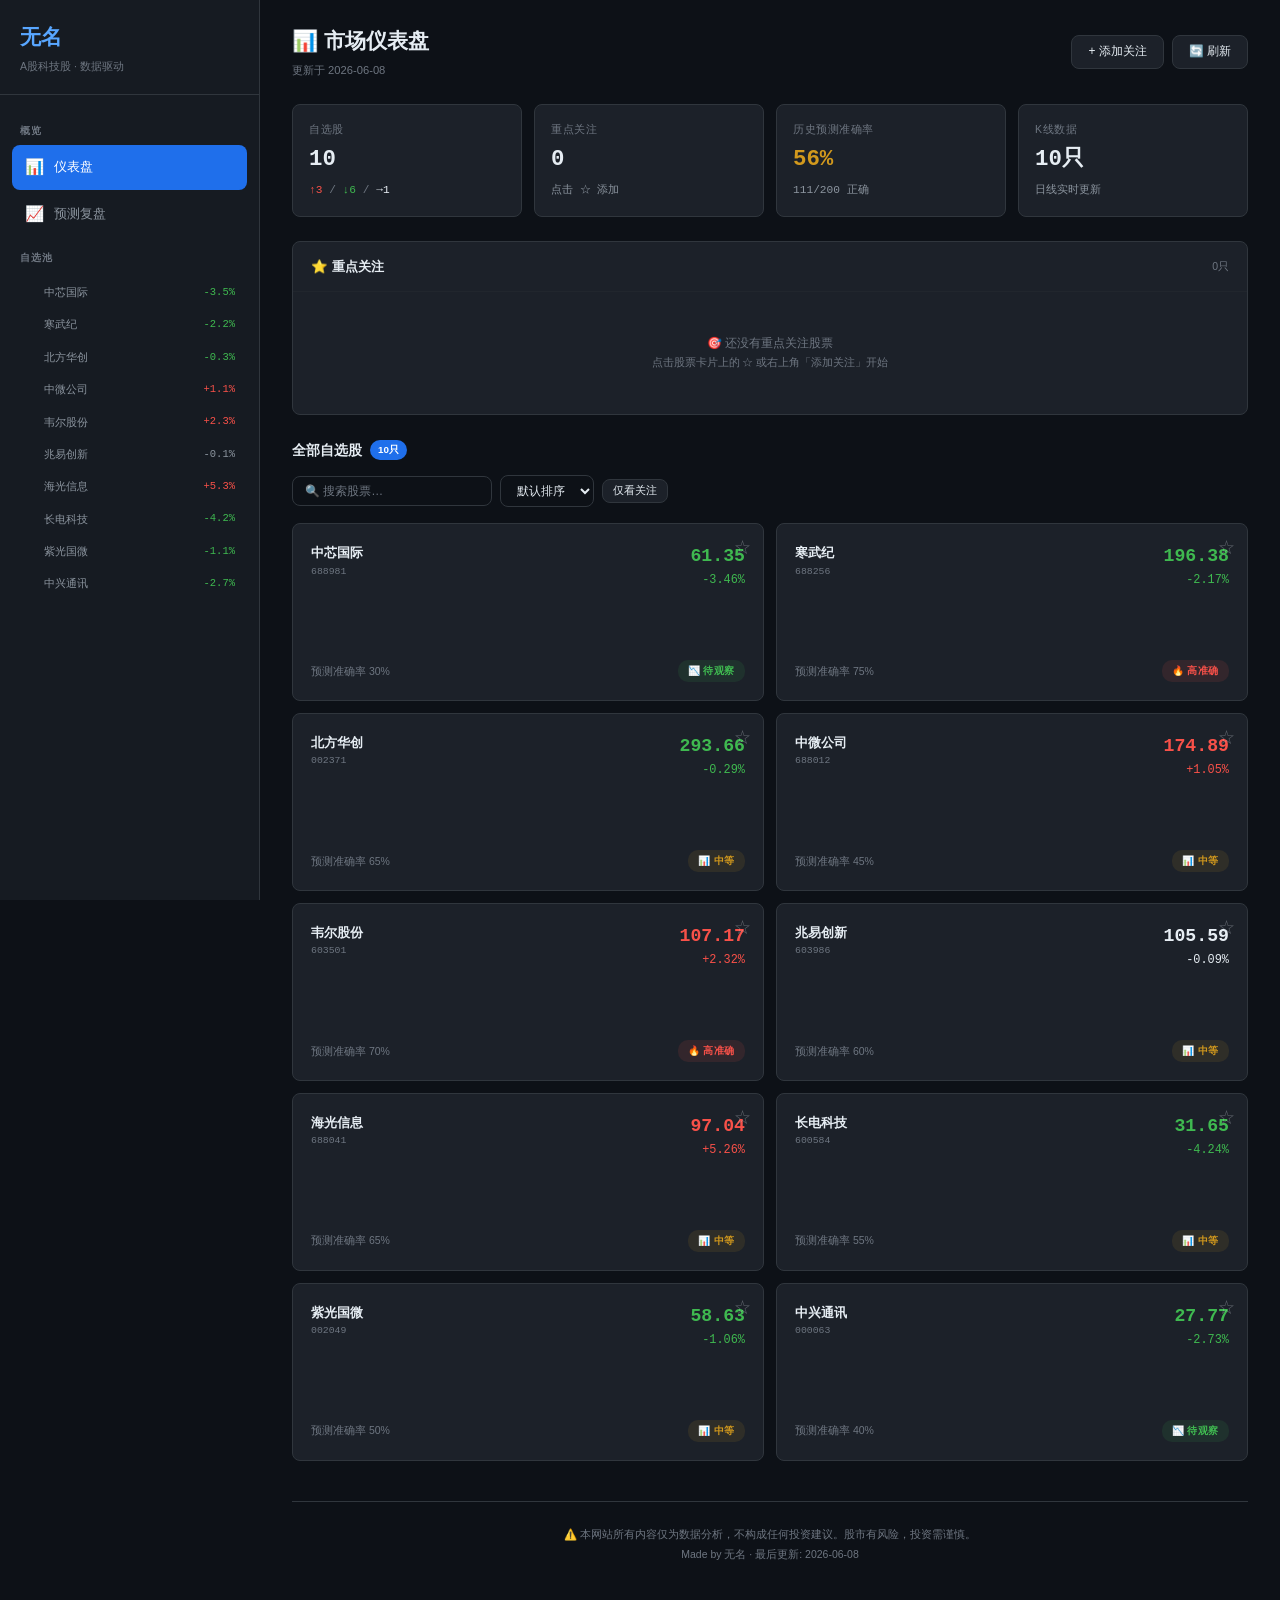
==== index.html @ 6c4b2592 "🚀 2.0 全面升级：交互仪表盘 + K线图 + 技术指标 + 预测复盘 + 自选关注系统 - 新增 TradingView Lightweight Charts K线图（阴阳烛+MA均线+成交量） " ====
<!DOCTYPE html>
<html lang="zh-CN">
<head>
  <meta charset="UTF-8">
  <meta name="viewport" content="width=device-width, initial-scale=1.0">
  <title>无名 · A股科技股分析</title>
  <link rel="stylesheet" href="style.css">
</head>
<body>
  <div class="app-layout">
    <!-- ====== SIDEBAR ====== -->
    <button class="hamburger" onclick="toggleSidebar()">☰</button>
    <div class="sidebar-overlay" id="sidebarOverlay" onclick="toggleSidebar()"></div>
    <aside class="sidebar" id="sidebar">
      <div class="sidebar-brand">
        <h1>无名</h1>
        <p class="tagline">A股科技股 · 数据驱动</p>
      </div>
      <nav class="sidebar-nav">
        <div class="nav-section-title">概览</div>
        <a href="index.html" class="nav-item active">
          <span class="nav-icon">📊</span> 仪表盘
        </a>
        <a href="review.html" class="nav-item">
          <span class="nav-icon">📈</span> 预测复盘
        </a>
        <div class="nav-section-title">自选池</div>
        <div class="nav-stock-list" id="sidebarStockList">
          <!-- JS 填充 -->
        </div>
      </nav>
    </aside>

    <!-- ====== MAIN ====== -->
    <main class="main-content">
      <div class="page-header">
        <div>
          <h2>📊 市场仪表盘</h2>
          <span class="text-muted" style="font-size:0.8rem;" id="updateTime">加载中…</span>
        </div>
        <div class="header-actions">
          <button class="btn" onclick="showAddStockModal()">+ 添加关注</button>
          <button class="btn" onclick="refreshData()">🔄 刷新</button>
        </div>
      </div>

      <!-- 概览统计 -->
      <div class="stats-bar" id="statsBar">
        <!-- JS 填充 -->
      </div>

      <!-- 重点关注区 -->
      <div class="panel" id="watchlistPanel">
        <div class="panel-header" onclick="togglePanel('watchlistBody')">
          <h3>⭐ 重点关注</h3>
          <span style="font-size:0.75rem;color:var(--text-muted)" id="watchlistCount">0只</span>
        </div>
        <div class="panel-body" id="watchlistBody">
          <div class="watchlist-empty" id="watchlistEmpty">
            🎯 还没有重点关注股票<br>
            <span style="font-size:0.75rem">点击股票卡片上的 ☆ 或右上角「添加关注」开始</span>
          </div>
          <div id="watchlistContent"></div>
        </div>
      </div>

      <!-- 全部自选池 -->
      <div class="section-title">
        全部自选股
        <span class="badge" id="stockCount">10只</span>
      </div>

      <div class="filter-bar">
        <input type="text" class="search-input" placeholder="🔍 搜索股票…" id="stockSearch" oninput="filterStocks()">
        <select id="sortBy" onchange="filterStocks()">
          <option value="default">默认排序</option>
          <option value="change_desc">涨幅 ↓</option>
          <option value="change_asc">跌幅 ↑</option>
          <option value="score_desc">评分 ↓</option>
          <option value="price_desc">价格 ↓</option>
        </select>
        <button class="btn small" id="btnShowFav" onclick="toggleFavFilter()">仅看关注</button>
      </div>

      <div class="stock-grid" id="stockGrid">
        <!-- JS 填充 -->
      </div>

      <footer class="site-footer">
        <p>⚠️ 本网站所有内容仅为数据分析，不构成任何投资建议。股市有风险，投资需谨慎。</p>
        <p style="margin-top:4px;">Made by 无名 · <span id="footerUpdate"></span></p>
      </footer>
    </main>
  </div>

  <!-- ====== 添加关注弹窗 ====== -->
  <div class="modal-overlay hidden" id="addStockModal">
    <div class="modal">
      <h3>添加重点关注</h3>
      <p class="text-muted" style="font-size:0.8rem;margin-bottom:12px">勾选要重点关注的股票，最多设置3档优先级</p>
      <div id="modalStockList"></div>
      <div class="modal-actions">
        <button class="btn" onclick="closeModal()">取消</button>
        <button class="btn primary" onclick="saveWatchlist()">保存</button>
      </div>
    </div>
  </div>

  <script src="data/stocks.js"></script>
  <script src="app.js"></script>
</body>
</html>
---- style.css ----
/* ============================================================
   无名 · A股科技股分析平台 — Dark Trading UI
   ============================================================ */

:root {
  --bg-primary: #0d1117;
  --bg-secondary: #161b22;
  --bg-card: #1c2129;
  --bg-card-hover: #21262d;
  --bg-input: #0d1117;
  --border: #30363d;
  --border-light: #21262d;
  --text-primary: #e6edf3;
  --text-secondary: #8b949e;
  --text-muted: #6e7681;
  --accent: #58a6ff;
  --accent-dim: #1f6feb;
  --green: #3fb950;
  --green-dim: #238636;
  --green-bg: rgba(63, 185, 80, 0.1);
  --red: #f85149;
  --red-dim: #da3633;
  --red-bg: rgba(248, 81, 73, 0.1);
  --orange: #d2991d;
  --orange-bg: rgba(210, 153, 29, 0.1);
  --purple: #a371f7;
  --radius: 8px;
  --radius-sm: 4px;
  --shadow: 0 1px 3px rgba(0,0,0,0.3), 0 1px 2px rgba(0,0,0,0.2);
  --shadow-lg: 0 8px 24px rgba(0,0,0,0.4);
  --font-mono: 'SF Mono', 'Cascadia Code', 'JetBrains Mono', 'Consolas', monospace;
  --font-sans: -apple-system, BlinkMacSystemFont, 'Segoe UI', 'Noto Sans SC', sans-serif;
}

* { box-sizing: border-box; margin: 0; padding: 0; }

html { font-size: 14px; scroll-behavior: smooth; }
body {
  font-family: var(--font-sans);
  background: var(--bg-primary);
  color: var(--text-primary);
  line-height: 1.6;
  min-height: 100vh;
}

/* ===== LAYOUT ===== */
.app-layout {
  display: flex;
  min-height: 100vh;
}

.sidebar {
  width: 260px;
  background: var(--bg-secondary);
  border-right: 1px solid var(--border);
  padding: 20px 0;
  position: fixed;
  top: 0;
  left: 0;
  height: 100vh;
  overflow-y: auto;
  z-index: 100;
  transition: transform 0.3s;
}

.main-content {
  margin-left: 260px;
  flex: 1;
  padding: 24px 32px;
  max-width: 1400px;
}

/* ===== SIDEBAR ===== */
.sidebar-brand {
  padding: 0 20px 20px;
  border-bottom: 1px solid var(--border);
  margin-bottom: 16px;
}

.sidebar-brand h1 {
  font-size: 1.5rem;
  font-weight: 700;
  color: var(--accent);
  letter-spacing: -0.5px;
}

.sidebar-brand .tagline {
  font-size: 0.75rem;
  color: var(--text-muted);
  margin-top: 4px;
}

.sidebar-nav { padding: 0 12px; }

.nav-section-title {
  font-size: 0.7rem;
  text-transform: uppercase;
  letter-spacing: 1px;
  color: var(--text-muted);
  padding: 12px 8px 6px;
  font-weight: 600;
}

.nav-item {
  display: flex;
  align-items: center;
  gap: 10px;
  padding: 10px 12px;
  border-radius: var(--radius);
  color: var(--text-secondary);
  text-decoration: none;
  font-size: 0.9rem;
  transition: all 0.15s;
  cursor: pointer;
  margin-bottom: 2px;
}

.nav-item:hover { background: var(--bg-card-hover); color: var(--text-primary); }
.nav-item.active { background: var(--accent-dim); color: #fff; }

.nav-item .nav-icon { font-size: 1.1rem; width: 20px; text-align: center; }

.nav-stock-list { margin-top: 4px; }

.nav-stock-item {
  display: flex;
  align-items: center;
  justify-content: space-between;
  padding: 7px 12px 7px 32px;
  border-radius: var(--radius);
  color: var(--text-secondary);
  text-decoration: none;
  font-size: 0.82rem;
  transition: all 0.15s;
  cursor: pointer;
}

.nav-stock-item:hover { background: var(--bg-card-hover); color: var(--text-primary); }
.nav-stock-item .stock-change { font-size: 0.75rem; font-family: var(--font-mono); }
.nav-stock-item .stock-change.up { color: var(--red); }
.nav-stock-item .stock-change.down { color: var(--green); }

/* ===== MOBILE HAMBURGER ===== */
.hamburger {
  display: none;
  position: fixed;
  top: 12px;
  left: 12px;
  z-index: 200;
  background: var(--bg-secondary);
  border: 1px solid var(--border);
  border-radius: var(--radius);
  padding: 8px 12px;
  cursor: pointer;
  color: var(--text-primary);
  font-size: 1.2rem;
}

.sidebar-overlay {
  display: none;
  position: fixed;
  inset: 0;
  background: rgba(0,0,0,0.5);
  z-index: 99;
}

/* ===== HEADER ===== */
.page-header {
  display: flex;
  align-items: center;
  justify-content: space-between;
  margin-bottom: 24px;
  flex-wrap: wrap;
  gap: 12px;
}

.page-header h2 {
  font-size: 1.5rem;
  font-weight: 600;
}

.header-actions {
  display: flex;
  gap: 8px;
  align-items: center;
}

/* ===== STATS BAR ===== */
.stats-bar {
  display: grid;
  grid-template-columns: repeat(auto-fit, minmax(180px, 1fr));
  gap: 12px;
  margin-bottom: 24px;
}

.stat-card {
  background: var(--bg-card);
  border: 1px solid var(--border);
  border-radius: var(--radius);
  padding: 16px;
}

.stat-card .stat-label {
  font-size: 0.75rem;
  color: var(--text-muted);
  text-transform: uppercase;
  letter-spacing: 0.5px;
  margin-bottom: 4px;
}

.stat-card .stat-value {
  font-size: 1.6rem;
  font-weight: 700;
  font-family: var(--font-mono);
}

.stat-card .stat-change {
  font-size: 0.8rem;
  margin-top: 4px;
  font-family: var(--font-mono);
}

.stat-change.up { color: var(--red); }
.stat-change.down { color: var(--green); }
.stat-change.neutral { color: var(--text-secondary); }

/* ===== STOCK GRID ===== */
.section-title {
  font-size: 1rem;
  font-weight: 600;
  margin-bottom: 14px;
  display: flex;
  align-items: center;
  gap: 8px;
}

.section-title .badge {
  font-size: 0.7rem;
  background: var(--accent-dim);
  color: #fff;
  padding: 2px 8px;
  border-radius: 10px;
}

.stock-grid {
  display: grid;
  grid-template-columns: repeat(auto-fill, minmax(320px, 1fr));
  gap: 12px;
  margin-bottom: 32px;
}

.stock-card {
  background: var(--bg-card);
  border: 1px solid var(--border);
  border-radius: var(--radius);
  padding: 18px;
  transition: all 0.15s;
  cursor: pointer;
  position: relative;
}

.stock-card:hover {
  border-color: var(--accent-dim);
  box-shadow: var(--shadow-lg);
  transform: translateY(-1px);
}

.stock-card .card-header {
  display: flex;
  justify-content: space-between;
  align-items: flex-start;
  margin-bottom: 12px;
}

.stock-card .stock-name {
  font-size: 0.95rem;
  font-weight: 600;
}

.stock-card .stock-code {
  font-size: 0.7rem;
  color: var(--text-muted);
  font-family: var(--font-mono);
}

.stock-card .stock-price {
  font-size: 1.3rem;
  font-weight: 700;
  font-family: var(--font-mono);
}

.stock-card .stock-change-pct {
  font-size: 0.85rem;
  font-family: var(--font-mono);
  margin-left: 8px;
}

.stock-card .card-sparkline {
  height: 48px;
  margin: 8px 0;
}

.stock-card .card-footer {
  display: flex;
  justify-content: space-between;
  align-items: center;
  font-size: 0.75rem;
  color: var(--text-muted);
  margin-top: 10px;
}

.stock-card .score-badge {
  font-size: 0.7rem;
  padding: 3px 10px;
  border-radius: 10px;
  font-weight: 600;
  letter-spacing: 0.5px;
}

.score-badge.bullish { background: var(--red-bg); color: var(--red); }
.score-badge.bearish { background: var(--green-bg); color: var(--green); }
.score-badge.neutral { background: var(--orange-bg); color: var(--orange); }

.card-fav-btn {
  position: absolute;
  top: 12px;
  right: 12px;
  background: none;
  border: none;
  cursor: pointer;
  font-size: 1.2rem;
  opacity: 0.3;
  transition: opacity 0.15s;
  color: var(--text-primary);
}

.card-fav-btn:hover, .card-fav-btn.active { opacity: 1; }
.card-fav-btn.active { color: var(--orange); }

/* ===== WATCHLIST PANEL ===== */
.panel {
  background: var(--bg-card);
  border: 1px solid var(--border);
  border-radius: var(--radius);
  margin-bottom: 24px;
  overflow: hidden;
}

.panel-header {
  display: flex;
  align-items: center;
  justify-content: space-between;
  padding: 14px 18px;
  border-bottom: 1px solid var(--border-light);
  cursor: pointer;
  user-select: none;
}

.panel-header h3 { font-size: 0.95rem; font-weight: 600; }

.panel-body { padding: 18px; }
.panel-body.collapsed { display: none; }

.watchlist-empty {
  text-align: center;
  color: var(--text-muted);
  padding: 24px;
  font-size: 0.85rem;
}

.watchlist-row {
  display: flex;
  align-items: center;
  gap: 12px;
  padding: 10px 0;
  border-bottom: 1px solid var(--border-light);
}

.watchlist-row:last-child { border-bottom: none; }

.watchlist-row .wl-priority {
  font-size: 0.8rem;
  cursor: pointer;
  min-width: 24px;
  text-align: center;
}

.watchlist-row .wl-name {
  flex: 1;
  font-size: 0.85rem;
  font-weight: 500;
}

.watchlist-row .wl-code {
  font-size: 0.7rem;
  color: var(--text-muted);
  font-family: var(--font-mono);
}

.watchlist-row .wl-price {
  font-size: 0.85rem;
  font-family: var(--font-mono);
  font-weight: 600;
  min-width: 80px;
  text-align: right;
}

.watchlist-row .wl-remove {
  background: none;
  border: none;
  color: var(--text-muted);
  cursor: pointer;
  font-size: 1rem;
  padding: 4px;
}

.watchlist-row .wl-remove:hover { color: var(--red); }

/* ===== BUTTONS ===== */
.btn {
  display: inline-flex;
  align-items: center;
  gap: 6px;
  padding: 8px 16px;
  border-radius: var(--radius);
  border: 1px solid var(--border);
  background: var(--bg-card);
  color: var(--text-primary);
  font-size: 0.85rem;
  cursor: pointer;
  transition: all 0.15s;
  text-decoration: none;
  font-family: inherit;
}

.btn:hover { background: var(--bg-card-hover); border-color: var(--accent-dim); }
.btn.primary { background: var(--accent-dim); border-color: var(--accent-dim); color: #fff; }
.btn.primary:hover { background: var(--accent); }
.btn.small { padding: 4px 10px; font-size: 0.75rem; }

.btn-group {
  display: inline-flex;
  border-radius: var(--radius);
  overflow: hidden;
  border: 1px solid var(--border);
}

.btn-group .btn {
  border-radius: 0;
  border: none;
  border-right: 1px solid var(--border);
}

.btn-group .btn:last-child { border-right: none; }
.btn-group .btn.active { background: var(--accent-dim); color: #fff; }

/* ===== STOCK DETAIL PAGE ===== */
.stock-detail-header {
  display: flex;
  align-items: center;
  gap: 16px;
  margin-bottom: 20px;
  flex-wrap: wrap;
}

.stock-detail-header .stock-name-lg {
  font-size: 1.4rem;
  font-weight: 700;
}

.stock-detail-header .stock-code-lg {
  font-size: 0.85rem;
  color: var(--text-muted);
  font-family: var(--font-mono);
}

.price-display {
  display: flex;
  align-items: baseline;
  gap: 12px;
  margin-left: auto;
}

.price-display .current-price {
  font-size: 2rem;
  font-weight: 700;
  font-family: var(--font-mono);
}

.price-display .price-change {
  font-size: 1rem;
  font-family: var(--font-mono);
}

.price-display .price-change.up { color: var(--red); }
.price-display .price-change.down { color: var(--green); }

.chart-container {
  background: var(--bg-card);
  border: 1px solid var(--border);
  border-radius: var(--radius);
  padding: 16px;
  margin-bottom: 20px;
  position: relative;
}

.chart-container .chart-header {
  display: flex;
  align-items: center;
  justify-content: space-between;
  margin-bottom: 12px;
  flex-wrap: wrap;
  gap: 8px;
}

.chart-container .chart-title {
  font-size: 0.9rem;
  font-weight: 600;
}

.chart-wrapper {
  width: 100%;
  height: 460px;
  position: relative;
}

.volume-chart {
  width: 100%;
  height: 100px;
  margin-top: 0;
}

.indicator-row {
  display: grid;
  grid-template-columns: repeat(auto-fill, minmax(120px, 1fr));
  gap: 8px;
  margin-top: 12px;
}

.indicator-item {
  background: var(--bg-primary);
  border-radius: var(--radius-sm);
  padding: 10px 12px;
  text-align: center;
}

.indicator-item .ind-label {
  font-size: 0.65rem;
  color: var(--text-muted);
  text-transform: uppercase;
  letter-spacing: 0.5px;
}

.indicator-item .ind-value {
  font-size: 1rem;
  font-weight: 700;
  font-family: var(--font-mono);
  margin-top: 2px;
}

.ind-value.bullish { color: var(--red); }
.ind-value.bearish { color: var(--green); }
.ind-value.neutral { color: var(--text-secondary); }

/* ===== TABLE ===== */
.data-table {
  width: 100%;
  border-collapse: collapse;
  font-size: 0.82rem;
}

.data-table th {
  text-align: left;
  padding: 10px 12px;
  border-bottom: 2px solid var(--border);
  color: var(--text-muted);
  font-weight: 600;
  font-size: 0.7rem;
  text-transform: uppercase;
  letter-spacing: 0.5px;
}

.data-table td {
  padding: 10px 12px;
  border-bottom: 1px solid var(--border-light);
  font-family: var(--font-mono);
  font-size: 0.8rem;
}

.data-table tr:hover td { background: var(--bg-card-hover); }

.data-table .pred-correct { color: var(--green); }
.data-table .pred-wrong { color: var(--red); }
.data-table .pred-partial { color: var(--orange); }

.pred-badge {
  display: inline-block;
  padding: 2px 8px;
  border-radius: 8px;
  font-size: 0.7rem;
  font-weight: 600;
}

.pred-badge.right { background: var(--green-bg); color: var(--green); }
.pred-badge.wrong { background: var(--red-bg); color: var(--red); }
.pred-badge.partial { background: var(--orange-bg); color: var(--orange); }

/* ===== ACCURACY CHART ===== */
.accuracy-grid {
  display: grid;
  grid-template-columns: repeat(auto-fill, minmax(200px, 1fr));
  gap: 12px;
  margin-bottom: 20px;
}

.accuracy-card {
  background: var(--bg-card);
  border: 1px solid var(--border);
  border-radius: var(--radius);
  padding: 16px;
  text-align: center;
}

.accuracy-card .pct {
  font-size: 2rem;
  font-weight: 700;
  font-family: var(--font-mono);
  margin: 8px 0;
}

.accuracy-card .stock-name-sm {
  font-size: 0.8rem;
  color: var(--text-secondary);
}

.accuracy-bar {
  height: 6px;
  border-radius: 3px;
  background: var(--border);
  margin-top: 8px;
  overflow: hidden;
}

.accuracy-bar-fill {
  height: 100%;
  border-radius: 3px;
  transition: width 0.5s;
}

/* ===== FILTER BAR ===== */
.filter-bar {
  display: flex;
  gap: 8px;
  margin-bottom: 16px;
  flex-wrap: wrap;
  align-items: center;
}

.filter-bar select, .filter-bar input {
  background: var(--bg-input);
  border: 1px solid var(--border);
  border-radius: var(--radius);
  color: var(--text-primary);
  padding: 7px 12px;
  font-size: 0.85rem;
  font-family: inherit;
}

.filter-bar select { cursor: pointer; }

.search-input {
  background: var(--bg-input);
  border: 1px solid var(--border);
  border-radius: var(--radius);
  color: var(--text-primary);
  padding: 7px 12px 7px 32px;
  font-size: 0.85rem;
  width: 200px;
  font-family: inherit;
}

.search-input::placeholder { color: var(--text-muted); }
.search-input:focus { outline: none; border-color: var(--accent-dim); }

/* ===== TOAST ===== */
.toast {
  position: fixed;
  bottom: 24px;
  right: 24px;
  background: var(--bg-card);
  border: 1px solid var(--border);
  border-radius: var(--radius);
  padding: 12px 18px;
  font-size: 0.85rem;
  box-shadow: var(--shadow-lg);
  z-index: 300;
  animation: slideIn 0.3s ease;
}

@keyframes slideIn {
  from { transform: translateY(10px); opacity: 0; }
  to { transform: translateY(0); opacity: 1; }
}

/* ===== LOADING ===== */
.loading {
  display: flex;
  align-items: center;
  justify-content: center;
  padding: 40px;
  color: var(--text-muted);
}

.spinner {
  width: 24px;
  height: 24px;
  border: 2px solid var(--border);
  border-top-color: var(--accent);
  border-radius: 50%;
  animation: spin 0.6s linear infinite;
  margin-right: 10px;
}

@keyframes spin { to { transform: rotate(360deg); } }

/* ===== FOOTER ===== */
.site-footer {
  text-align: center;
  padding: 24px;
  color: var(--text-muted);
  font-size: 0.75rem;
  border-top: 1px solid var(--border);
  margin-top: 40px;
}

/* ===== MODAL ===== */
.modal-overlay {
  position: fixed;
  inset: 0;
  background: rgba(0,0,0,0.6);
  display: flex;
  align-items: center;
  justify-content: center;
  z-index: 200;
}

.modal {
  background: var(--bg-card);
  border: 1px solid var(--border);
  border-radius: var(--radius);
  padding: 24px;
  min-width: 320px;
  max-width: 480px;
  box-shadow: var(--shadow-lg);
}

.modal h3 { margin-bottom: 16px; }

.modal .stock-checkbox {
  display: flex;
  align-items: center;
  gap: 10px;
  padding: 8px 0;
  cursor: pointer;
}

.modal .stock-checkbox input[type="checkbox"] {
  accent-color: var(--accent-dim);
}

.modal-actions {
  display: flex;
  gap: 8px;
  justify-content: flex-end;
  margin-top: 16px;
}

/* ===== RESPONSIVE ===== */
@media (max-width: 768px) {
  .sidebar {
    transform: translateX(-100%);
  }
  .sidebar.open {
    transform: translateX(0);
  }
  .sidebar-overlay.open {
    display: block;
  }
  .hamburger {
    display: block;
  }
  .main-content {
    margin-left: 0;
    padding: 16px;
    padding-top: 52px;
  }
  .stock-grid {
    grid-template-columns: 1fr;
  }
  .chart-wrapper {
    height: 300px;
  }
  .stats-bar {
    grid-template-columns: repeat(2, 1fr);
  }
  .indicator-row {
    grid-template-columns: repeat(3, 1fr);
  }
  .price-display {
    margin-left: 0;
    margin-top: 8px;
  }
}

/* ===== UTILITIES ===== */
.up { color: var(--red) !important; }
.down { color: var(--green) !important; }
.hidden { display: none !important; }
.mono { font-family: var(--font-mono); }
.clickable { cursor: pointer; }
.text-muted { color: var(--text-muted); }
.text-accent { color: var(--accent); }
.mr-2 { margin-right: 8px; }
.mb-2 { margin-bottom: 8px; }
.mt-2 { margin-top: 8px; }
.gap-2 { gap: 8px; }
.flex { display: flex; }
.flex-wrap { flex-wrap: wrap; }
.items-center { align-items: center; }
.justify-between { justify-content: space-between; }
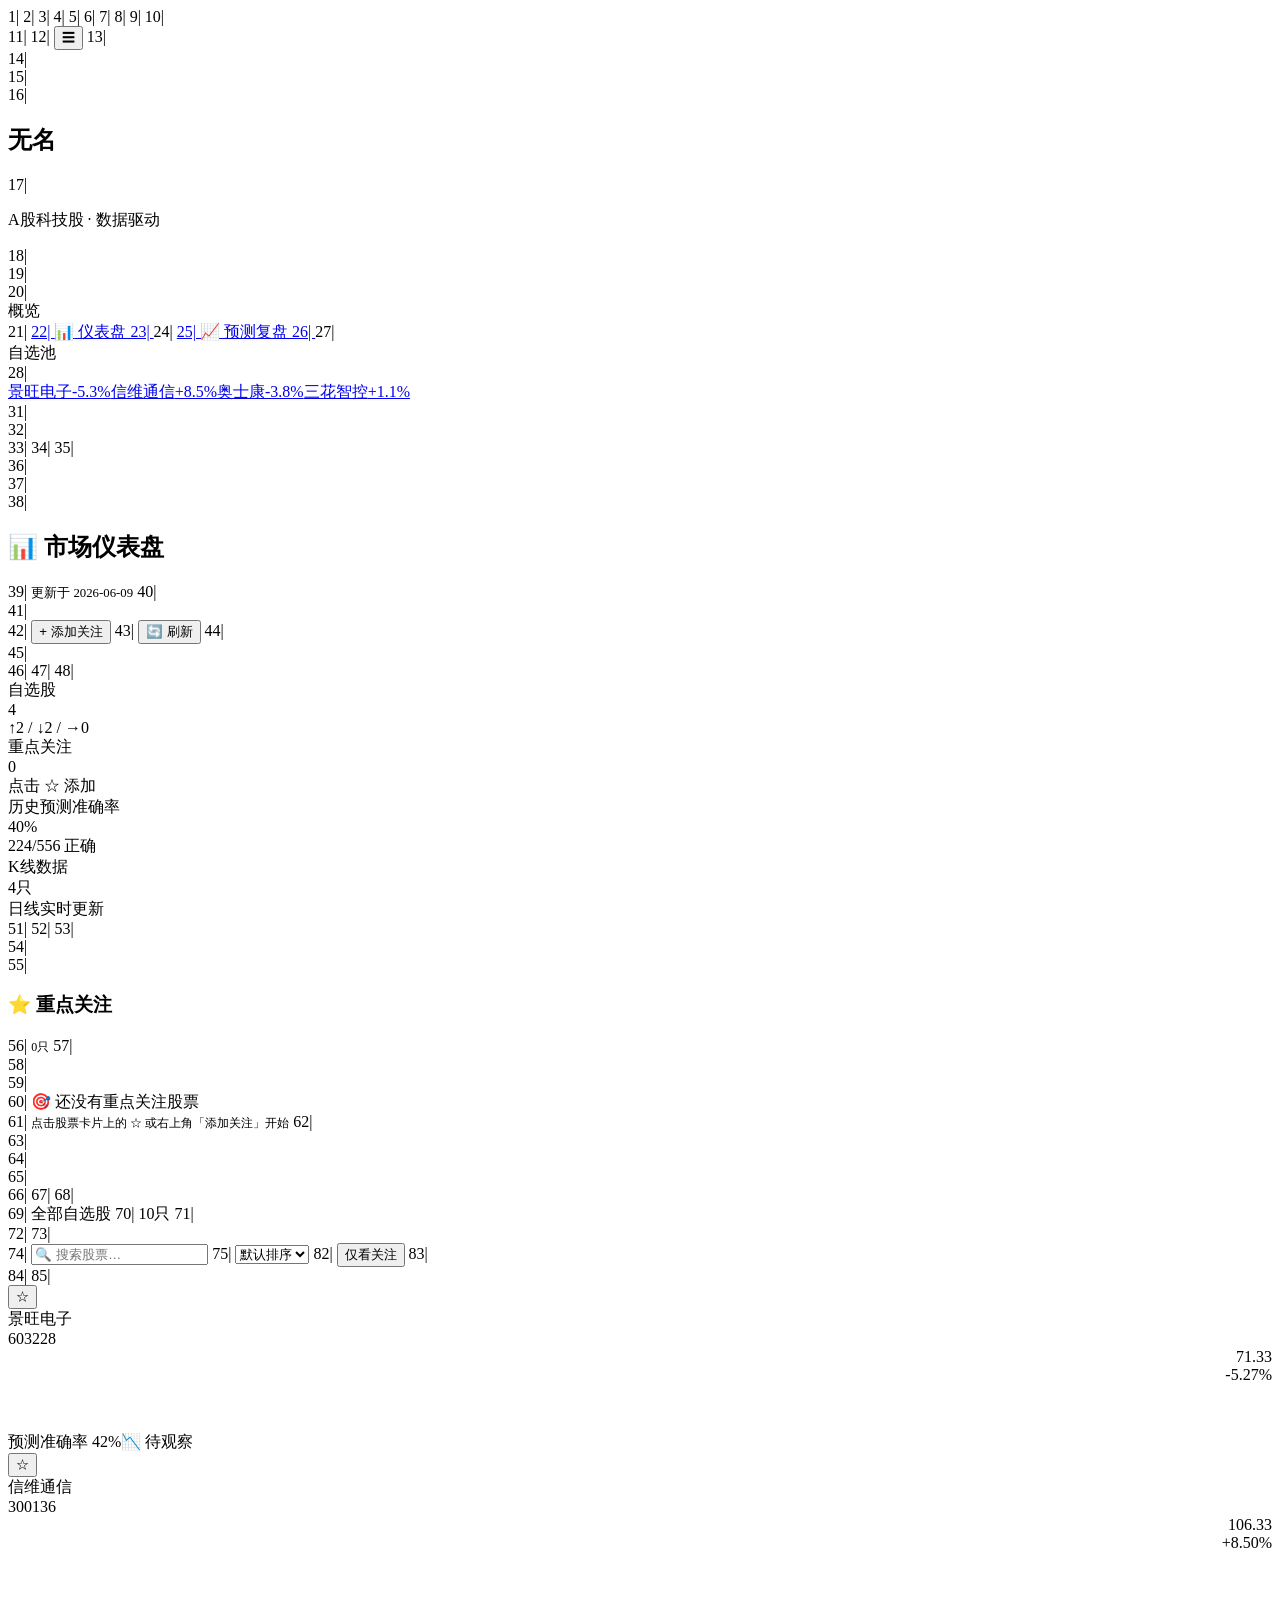
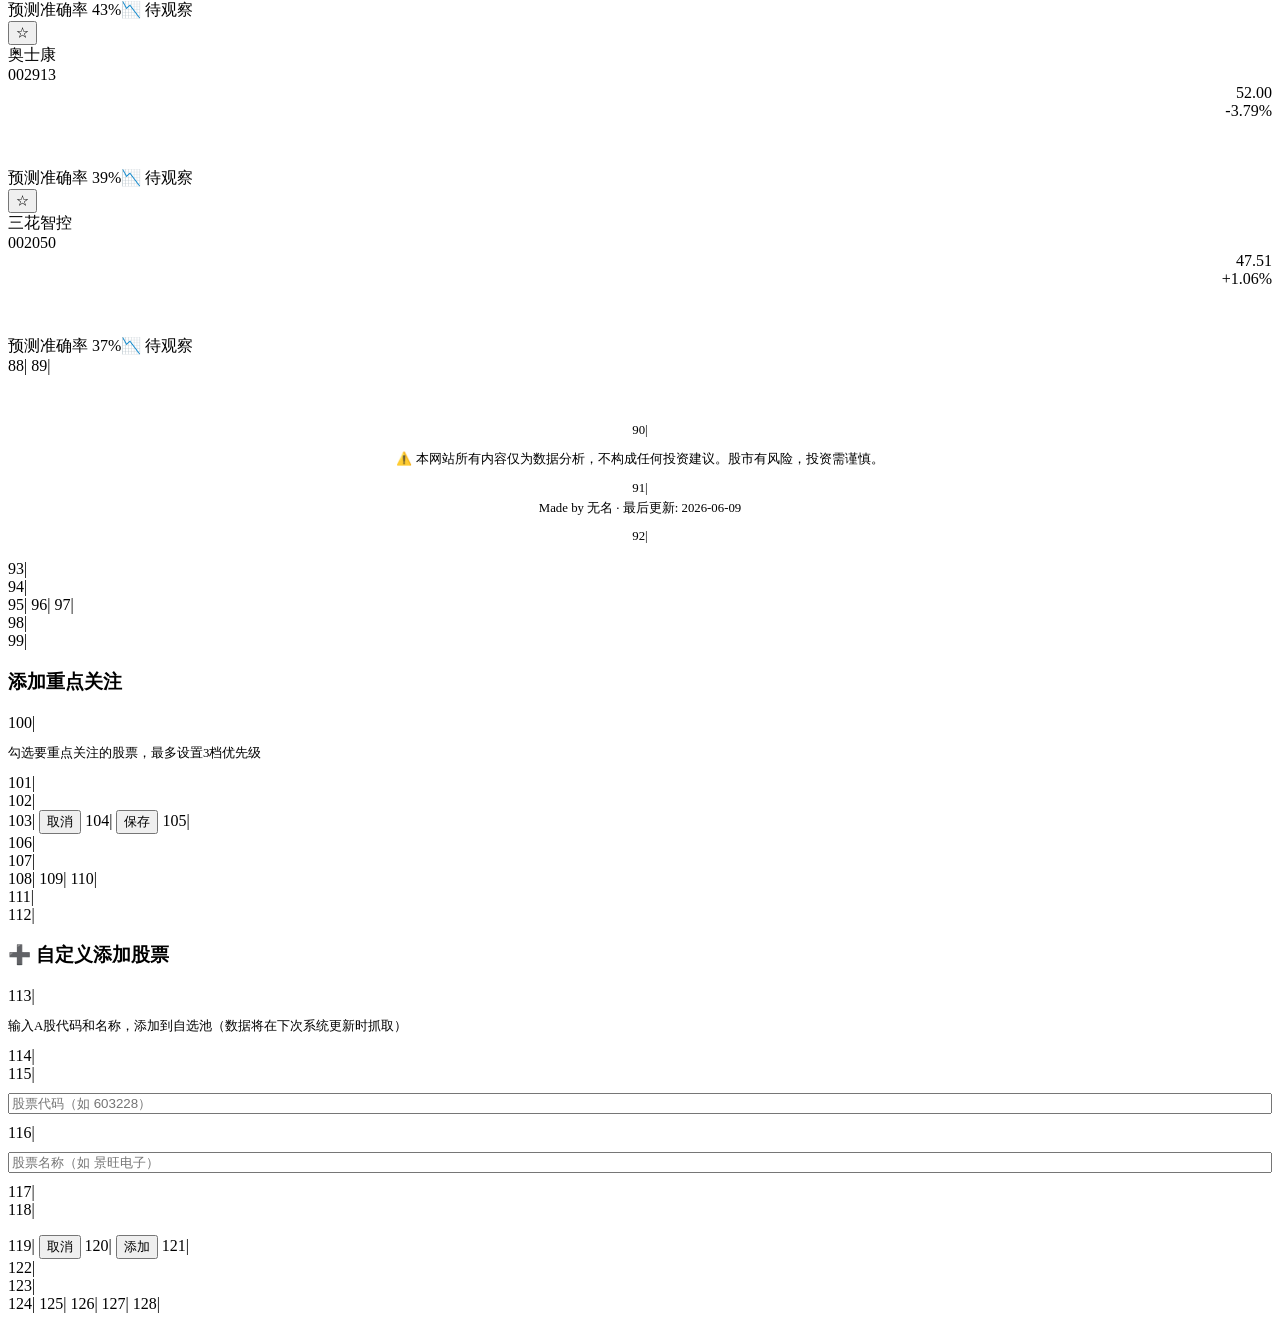
==== commit 5f7dd3e7: "首次日报+自选股系统+回测数据+自定义添加功能" ====
--- a/index.html
+++ b/index.html
@@ -1,112 +1,128 @@
-<!DOCTYPE html>
-<html lang="zh-CN">
-<head>
-  <meta charset="UTF-8">
-  <meta name="viewport" content="width=device-width, initial-scale=1.0">
-  <title>无名 · A股科技股分析</title>
-  <link rel="stylesheet" href="style.css">
-</head>
-<body>
-  <div class="app-layout">
-    <!-- ====== SIDEBAR ====== -->
-    <button class="hamburger" onclick="toggleSidebar()">☰</button>
-    <div class="sidebar-overlay" id="sidebarOverlay" onclick="toggleSidebar()"></div>
-    <aside class="sidebar" id="sidebar">
-      <div class="sidebar-brand">
-        <h1>无名</h1>
-        <p class="tagline">A股科技股 · 数据驱动</p>
-      </div>
-      <nav class="sidebar-nav">
-        <div class="nav-section-title">概览</div>
-        <a href="index.html" class="nav-item active">
-          <span class="nav-icon">📊</span> 仪表盘
-        </a>
-        <a href="review.html" class="nav-item">
-          <span class="nav-icon">📈</span> 预测复盘
-        </a>
-        <div class="nav-section-title">自选池</div>
-        <div class="nav-stock-list" id="sidebarStockList">
-          <!-- JS 填充 -->
-        </div>
-      </nav>
-    </aside>
-
-    <!-- ====== MAIN ====== -->
-    <main class="main-content">
-      <div class="page-header">
-        <div>
-          <h2>📊 市场仪表盘</h2>
-          <span class="text-muted" style="font-size:0.8rem;" id="updateTime">加载中…</span>
-        </div>
-        <div class="header-actions">
-          <button class="btn" onclick="showAddStockModal()">+ 添加关注</button>
-          <button class="btn" onclick="refreshData()">🔄 刷新</button>
-        </div>
-      </div>
-
-      <!-- 概览统计 -->
-      <div class="stats-bar" id="statsBar">
-        <!-- JS 填充 -->
-      </div>
-
-      <!-- 重点关注区 -->
-      <div class="panel" id="watchlistPanel">
-        <div class="panel-header" onclick="togglePanel('watchlistBody')">
-          <h3>⭐ 重点关注</h3>
-          <span style="font-size:0.75rem;color:var(--text-muted)" id="watchlistCount">0只</span>
-        </div>
-        <div class="panel-body" id="watchlistBody">
-          <div class="watchlist-empty" id="watchlistEmpty">
-            🎯 还没有重点关注股票<br>
-            <span style="font-size:0.75rem">点击股票卡片上的 ☆ 或右上角「添加关注」开始</span>
-          </div>
-          <div id="watchlistContent"></div>
-        </div>
-      </div>
-
-      <!-- 全部自选池 -->
-      <div class="section-title">
-        全部自选股
-        <span class="badge" id="stockCount">10只</span>
-      </div>
-
-      <div class="filter-bar">
-        <input type="text" class="search-input" placeholder="🔍 搜索股票…" id="stockSearch" oninput="filterStocks()">
-        <select id="sortBy" onchange="filterStocks()">
-          <option value="default">默认排序</option>
-          <option value="change_desc">涨幅 ↓</option>
-          <option value="change_asc">跌幅 ↑</option>
-          <option value="score_desc">评分 ↓</option>
-          <option value="price_desc">价格 ↓</option>
-        </select>
-        <button class="btn small" id="btnShowFav" onclick="toggleFavFilter()">仅看关注</button>
-      </div>
-
-      <div class="stock-grid" id="stockGrid">
-        <!-- JS 填充 -->
-      </div>
-
-      <footer class="site-footer">
-        <p>⚠️ 本网站所有内容仅为数据分析，不构成任何投资建议。股市有风险，投资需谨慎。</p>
-        <p style="margin-top:4px;">Made by 无名 · <span id="footerUpdate"></span></p>
-      </footer>
-    </main>
-  </div>
-
-  <!-- ====== 添加关注弹窗 ====== -->
-  <div class="modal-overlay hidden" id="addStockModal">
-    <div class="modal">
-      <h3>添加重点关注</h3>
-      <p class="text-muted" style="font-size:0.8rem;margin-bottom:12px">勾选要重点关注的股票，最多设置3档优先级</p>
-      <div id="modalStockList"></div>
-      <div class="modal-actions">
-        <button class="btn" onclick="closeModal()">取消</button>
-        <button class="btn primary" onclick="saveWatchlist()">保存</button>
-      </div>
-    </div>
-  </div>
-
-  <script src="data/stocks.js"></script>
-  <script src="app.js"></script>
-</body>
-</html>+     1|<!DOCTYPE html>
+     2|<html lang="zh-CN">
+     3|<head>
+     4|  <meta charset="UTF-8">
+     5|  <meta name="viewport" content="width=device-width, initial-scale=1.0">
+     6|  <title>无名 · A股科技股分析</title>
+     7|  <link rel="stylesheet" href="style.css">
+     8|</head>
+     9|<body>
+    10|  <div class="app-layout">
+    11|    <!-- ====== SIDEBAR ====== -->
+    12|    <button class="hamburger" onclick="toggleSidebar()">☰</button>
+    13|    <div class="sidebar-overlay" id="sidebarOverlay" onclick="toggleSidebar()"></div>
+    14|    <aside class="sidebar" id="sidebar">
+    15|      <div class="sidebar-brand">
+    16|        <h1>无名</h1>
+    17|        <p class="tagline">A股科技股 · 数据驱动</p>
+    18|      </div>
+    19|      <nav class="sidebar-nav">
+    20|        <div class="nav-section-title">概览</div>
+    21|        <a href="index.html" class="nav-item active">
+    22|          <span class="nav-icon">📊</span> 仪表盘
+    23|        </a>
+    24|        <a href="review.html" class="nav-item">
+    25|          <span class="nav-icon">📈</span> 预测复盘
+    26|        </a>
+    27|        <div class="nav-section-title">自选池</div>
+    28|        <div class="nav-stock-list" id="sidebarStockList">
+    29|          <!-- JS 填充 -->
+    30|        </div>
+    31|      </nav>
+    32|    </aside>
+    33|
+    34|    <!-- ====== MAIN ====== -->
+    35|    <main class="main-content">
+    36|      <div class="page-header">
+    37|        <div>
+    38|          <h2>📊 市场仪表盘</h2>
+    39|          <span class="text-muted" style="font-size:0.8rem;" id="updateTime">加载中…</span>
+    40|        </div>
+    41|        <div class="header-actions">
+    42|          <button class="btn" onclick="showAddStockModal()">+ 添加关注</button>
+    43|          <button class="btn" onclick="refreshData()">🔄 刷新</button>
+    44|        </div>
+    45|      </div>
+    46|
+    47|      <!-- 概览统计 -->
+    48|      <div class="stats-bar" id="statsBar">
+    49|        <!-- JS 填充 -->
+    50|      </div>
+    51|
+    52|      <!-- 重点关注区 -->
+    53|      <div class="panel" id="watchlistPanel">
+    54|        <div class="panel-header" onclick="togglePanel('watchlistBody')">
+    55|          <h3>⭐ 重点关注</h3>
+    56|          <span style="font-size:0.75rem;color:var(--text-muted)" id="watchlistCount">0只</span>
+    57|        </div>
+    58|        <div class="panel-body" id="watchlistBody">
+    59|          <div class="watchlist-empty" id="watchlistEmpty">
+    60|            🎯 还没有重点关注股票<br>
+    61|            <span style="font-size:0.75rem">点击股票卡片上的 ☆ 或右上角「添加关注」开始</span>
+    62|          </div>
+    63|          <div id="watchlistContent"></div>
+    64|        </div>
+    65|      </div>
+    66|
+    67|      <!-- 全部自选池 -->
+    68|      <div class="section-title">
+    69|        全部自选股
+    70|        <span class="badge" id="stockCount">10只</span>
+    71|      </div>
+    72|
+    73|      <div class="filter-bar">
+    74|        <input type="text" class="search-input" placeholder="🔍 搜索股票…" id="stockSearch" oninput="filterStocks()">
+    75|        <select id="sortBy" onchange="filterStocks()">
+    76|          <option value="default">默认排序</option>
+    77|          <option value="change_desc">涨幅 ↓</option>
+    78|          <option value="change_asc">跌幅 ↑</option>
+    79|          <option value="score_desc">评分 ↓</option>
+    80|          <option value="price_desc">价格 ↓</option>
+    81|        </select>
+    82|        <button class="btn small" id="btnShowFav" onclick="toggleFavFilter()">仅看关注</button>
+    83|      </div>
+    84|
+    85|      <div class="stock-grid" id="stockGrid">
+    86|        <!-- JS 填充 -->
+    87|      </div>
+    88|
+    89|      <footer class="site-footer">
+    90|        <p>⚠️ 本网站所有内容仅为数据分析，不构成任何投资建议。股市有风险，投资需谨慎。</p>
+    91|        <p style="margin-top:4px;">Made by 无名 · <span id="footerUpdate"></span></p>
+    92|      </footer>
+    93|    </main>
+    94|  </div>
+    95|
+    96|  <!-- ====== 添加关注弹窗 ====== -->
+    97|  <div class="modal-overlay hidden" id="addStockModal">
+    98|    <div class="modal">
+    99|      <h3>添加重点关注</h3>
+   100|      <p class="text-muted" style="font-size:0.8rem;margin-bottom:12px">勾选要重点关注的股票，最多设置3档优先级</p>
+   101|      <div id="modalStockList"></div>
+   102|      <div class="modal-actions">
+   103|        <button class="btn" onclick="closeModal()">取消</button>
+   104|        <button class="btn primary" onclick="saveWatchlist()">保存</button>
+   105|      </div>
+   106|    </div>
+   107|  </div>
+   108|
+   109|  <!-- ====== 自定义添加股票弹窗 ====== -->
+   110|  <div class="modal-overlay hidden" id="customStockModal">
+   111|    <div class="modal">
+   112|      <h3>➕ 自定义添加股票</h3>
+   113|      <p class="text-muted" style="font-size:0.8rem;margin-bottom:12px">输入A股代码和名称，添加到自选池（数据将在下次系统更新时抓取）</p>
+   114|      <div style="display:flex;flex-direction:column;gap:10px">
+   115|        <input type="text" class="search-input" id="customStockCode" placeholder="股票代码（如 603228）" style="width:100%">
+   116|        <input type="text" class="search-input" id="customStockName" placeholder="股票名称（如 景旺电子）" style="width:100%">
+   117|      </div>
+   118|      <div class="modal-actions" style="margin-top:16px">
+   119|        <button class="btn" onclick="closeCustomModal()">取消</button>
+   120|        <button class="btn primary" onclick="addCustomStock()">添加</button>
+   121|      </div>
+   122|    </div>
+   123|  </div>
+   124|
+   125|  <script src="data/stocks.js"></script>
+   126|  <script src="app.js"></script>
+   127|</body>
+   128|</html>
--- a/style.css
+++ b/style.css
@@ -1,830 +1,918 @@
-/* ============================================================
-   无名 · A股科技股分析平台 — Dark Trading UI
-   ============================================================ */
+     1|     1|/* ============================================================
+     2|     2|   无名 · A股科技股分析平台 — Dark Trading UI
+     3|     3|   ============================================================ */
+     4|     4|
+     5|     5|:root {
+     6|     6|  --bg-primary: #0d1117;
+     7|     7|  --bg-secondary: #161b22;
+     8|     8|  --bg-card: #1c2129;
+     9|     9|  --bg-card-hover: #21262d;
+    10|    10|  --bg-input: #0d1117;
+    11|    11|  --border: #30363d;
+    12|    12|  --border-light: #21262d;
+    13|    13|  --text-primary: #e6edf3;
+    14|    14|  --text-secondary: #8b949e;
+    15|    15|  --text-muted: #6e7681;
+    16|    16|  --accent: #58a6ff;
+    17|    17|  --accent-dim: #1f6feb;
+    18|    18|  --green: #3fb950;
+    19|    19|  --green-dim: #238636;
+    20|    20|  --green-bg: rgba(63, 185, 80, 0.1);
+    21|    21|  --red: #f85149;
+    22|    22|  --red-dim: #da3633;
+    23|    23|  --red-bg: rgba(248, 81, 73, 0.1);
+    24|    24|  --orange: #d2991d;
+    25|    25|  --orange-bg: rgba(210, 153, 29, 0.1);
+    26|    26|  --purple: #a371f7;
+    27|    27|  --radius: 8px;
+    28|    28|  --radius-sm: 4px;
+    29|    29|  --shadow: 0 1px 3px rgba(0,0,0,0.3), 0 1px 2px rgba(0,0,0,0.2);
+    30|    30|  --shadow-lg: 0 8px 24px rgba(0,0,0,0.4);
+    31|    31|  --font-mono: 'SF Mono', 'Cascadia Code', 'JetBrains Mono', 'Consolas', monospace;
+    32|    32|  --font-sans: -apple-system, BlinkMacSystemFont, 'Segoe UI', 'Noto Sans SC', sans-serif;
+    33|    33|}
+    34|    34|
+    35|    35|* { box-sizing: border-box; margin: 0; padding: 0; }
+    36|    36|
+    37|    37|html { font-size: 14px; scroll-behavior: smooth; }
+    38|    38|body {
+    39|    39|  font-family: var(--font-sans);
+    40|    40|  background: var(--bg-primary);
+    41|    41|  color: var(--text-primary);
+    42|    42|  line-height: 1.6;
+    43|    43|  min-height: 100vh;
+    44|    44|}
+    45|    45|
+    46|    46|/* ===== LAYOUT ===== */
+    47|    47|.app-layout {
+    48|    48|  display: flex;
+    49|    49|  min-height: 100vh;
+    50|    50|}
+    51|    51|
+    52|    52|.sidebar {
+    53|    53|  width: 260px;
+    54|    54|  background: var(--bg-secondary);
+    55|    55|  border-right: 1px solid var(--border);
+    56|    56|  padding: 20px 0;
+    57|    57|  position: fixed;
+    58|    58|  top: 0;
+    59|    59|  left: 0;
+    60|    60|  height: 100vh;
+    61|    61|  overflow-y: auto;
+    62|    62|  z-index: 100;
+    63|    63|  transition: transform 0.3s;
+    64|    64|}
+    65|    65|
+    66|    66|.main-content {
+    67|    67|  margin-left: 260px;
+    68|    68|  flex: 1;
+    69|    69|  padding: 24px 32px;
+    70|    70|  max-width: 1400px;
+    71|    71|}
+    72|    72|
+    73|    73|/* ===== SIDEBAR ===== */
+    74|    74|.sidebar-brand {
+    75|    75|  padding: 0 20px 20px;
+    76|    76|  border-bottom: 1px solid var(--border);
+    77|    77|  margin-bottom: 16px;
+    78|    78|}
+    79|    79|
+    80|    80|.sidebar-brand h1 {
+    81|    81|  font-size: 1.5rem;
+    82|    82|  font-weight: 700;
+    83|    83|  color: var(--accent);
+    84|    84|  letter-spacing: -0.5px;
+    85|    85|}
+    86|    86|
+    87|    87|.sidebar-brand .tagline {
+    88|    88|  font-size: 0.75rem;
+    89|    89|  color: var(--text-muted);
+    90|    90|  margin-top: 4px;
+    91|    91|}
+    92|    92|
+    93|    93|.sidebar-nav { padding: 0 12px; }
+    94|    94|
+    95|    95|.nav-section-title {
+    96|    96|  font-size: 0.7rem;
+    97|    97|  text-transform: uppercase;
+    98|    98|  letter-spacing: 1px;
+    99|    99|  color: var(--text-muted);
+   100|   100|  padding: 12px 8px 6px;
+   101|   101|  font-weight: 600;
+   102|   102|}
+   103|   103|
+   104|   104|.nav-item {
+   105|   105|  display: flex;
+   106|   106|  align-items: center;
+   107|   107|  gap: 10px;
+   108|   108|  padding: 10px 12px;
+   109|   109|  border-radius: var(--radius);
+   110|   110|  color: var(--text-secondary);
+   111|   111|  text-decoration: none;
+   112|   112|  font-size: 0.9rem;
+   113|   113|  transition: all 0.15s;
+   114|   114|  cursor: pointer;
+   115|   115|  margin-bottom: 2px;
+   116|   116|}
+   117|   117|
+   118|   118|.nav-item:hover { background: var(--bg-card-hover); color: var(--text-primary); }
+   119|   119|.nav-item.active { background: var(--accent-dim); color: #fff; }
+   120|   120|
+   121|   121|.nav-item .nav-icon { font-size: 1.1rem; width: 20px; text-align: center; }
+   122|   122|
+   123|   123|.nav-stock-list { margin-top: 4px; }
+   124|   124|
+   125|   125|.nav-stock-item {
+   126|   126|  display: flex;
+   127|   127|  align-items: center;
+   128|   128|  justify-content: space-between;
+   129|   129|  padding: 7px 12px 7px 32px;
+   130|   130|  border-radius: var(--radius);
+   131|   131|  color: var(--text-secondary);
+   132|   132|  text-decoration: none;
+   133|   133|  font-size: 0.82rem;
+   134|   134|  transition: all 0.15s;
+   135|   135|  cursor: pointer;
+   136|   136|}
+   137|   137|
+   138|   138|.nav-stock-item:hover { background: var(--bg-card-hover); color: var(--text-primary); }
+   139|   139|.nav-stock-item .stock-change { font-size: 0.75rem; font-family: var(--font-mono); }
+   140|   140|.nav-stock-item .stock-change.up { color: var(--red); }
+   141|   141|.nav-stock-item .stock-change.down { color: var(--green); }
+   142|   142|
+   143|   143|/* ===== MOBILE HAMBURGER ===== */
+   144|   144|.hamburger {
+   145|   145|  display: none;
+   146|   146|  position: fixed;
+   147|   147|  top: 12px;
+   148|   148|  left: 12px;
+   149|   149|  z-index: 200;
+   150|   150|  background: var(--bg-secondary);
+   151|   151|  border: 1px solid var(--border);
+   152|   152|  border-radius: var(--radius);
+   153|   153|  padding: 8px 12px;
+   154|   154|  cursor: pointer;
+   155|   155|  color: var(--text-primary);
+   156|   156|  font-size: 1.2rem;
+   157|   157|}
+   158|   158|
+   159|   159|.sidebar-overlay {
+   160|   160|  display: none;
+   161|   161|  position: fixed;
+   162|   162|  inset: 0;
+   163|   163|  background: rgba(0,0,0,0.5);
+   164|   164|  z-index: 99;
+   165|   165|}
+   166|   166|
+   167|   167|/* ===== HEADER ===== */
+   168|   168|.page-header {
+   169|   169|  display: flex;
+   170|   170|  align-items: center;
+   171|   171|  justify-content: space-between;
+   172|   172|  margin-bottom: 24px;
+   173|   173|  flex-wrap: wrap;
+   174|   174|  gap: 12px;
+   175|   175|}
+   176|   176|
+   177|   177|.page-header h2 {
+   178|   178|  font-size: 1.5rem;
+   179|   179|  font-weight: 600;
+   180|   180|}
+   181|   181|
+   182|   182|.header-actions {
+   183|   183|  display: flex;
+   184|   184|  gap: 8px;
+   185|   185|  align-items: center;
+   186|   186|}
+   187|   187|
+   188|   188|/* ===== STATS BAR ===== */
+   189|   189|.stats-bar {
+   190|   190|  display: grid;
+   191|   191|  grid-template-columns: repeat(auto-fit, minmax(180px, 1fr));
+   192|   192|  gap: 12px;
+   193|   193|  margin-bottom: 24px;
+   194|   194|}
+   195|   195|
+   196|   196|.stat-card {
+   197|   197|  background: var(--bg-card);
+   198|   198|  border: 1px solid var(--border);
+   199|   199|  border-radius: var(--radius);
+   200|   200|  padding: 16px;
+   201|   201|}
+   202|   202|
+   203|   203|.stat-card .stat-label {
+   204|   204|  font-size: 0.75rem;
+   205|   205|  color: var(--text-muted);
+   206|   206|  text-transform: uppercase;
+   207|   207|  letter-spacing: 0.5px;
+   208|   208|  margin-bottom: 4px;
+   209|   209|}
+   210|   210|
+   211|   211|.stat-card .stat-value {
+   212|   212|  font-size: 1.6rem;
+   213|   213|  font-weight: 700;
+   214|   214|  font-family: var(--font-mono);
+   215|   215|}
+   216|   216|
+   217|   217|.stat-card .stat-change {
+   218|   218|  font-size: 0.8rem;
+   219|   219|  margin-top: 4px;
+   220|   220|  font-family: var(--font-mono);
+   221|   221|}
+   222|   222|
+   223|   223|.stat-change.up { color: var(--red); }
+   224|   224|.stat-change.down { color: var(--green); }
+   225|   225|.stat-change.neutral { color: var(--text-secondary); }
+   226|   226|
+   227|   227|/* ===== STOCK GRID ===== */
+   228|   228|.section-title {
+   229|   229|  font-size: 1rem;
+   230|   230|  font-weight: 600;
+   231|   231|  margin-bottom: 14px;
+   232|   232|  display: flex;
+   233|   233|  align-items: center;
+   234|   234|  gap: 8px;
+   235|   235|}
+   236|   236|
+   237|   237|.section-title .badge {
+   238|   238|  font-size: 0.7rem;
+   239|   239|  background: var(--accent-dim);
+   240|   240|  color: #fff;
+   241|   241|  padding: 2px 8px;
+   242|   242|  border-radius: 10px;
+   243|   243|}
+   244|   244|
+   245|   245|.stock-grid {
+   246|   246|  display: grid;
+   247|   247|  grid-template-columns: repeat(auto-fill, minmax(320px, 1fr));
+   248|   248|  gap: 12px;
+   249|   249|  margin-bottom: 32px;
+   250|   250|}
+   251|   251|
+   252|   252|.stock-card {
+   253|   253|  background: var(--bg-card);
+   254|   254|  border: 1px solid var(--border);
+   255|   255|  border-radius: var(--radius);
+   256|   256|  padding: 18px;
+   257|   257|  transition: all 0.15s;
+   258|   258|  cursor: pointer;
+   259|   259|  position: relative;
+   260|   260|}
+   261|   261|
+   262|   262|.stock-card:hover {
+   263|   263|  border-color: var(--accent-dim);
+   264|   264|  box-shadow: var(--shadow-lg);
+   265|   265|  transform: translateY(-1px);
+   266|   266|}
+   267|   267|
+   268|   268|.stock-card .card-header {
+   269|   269|  display: flex;
+   270|   270|  justify-content: space-between;
+   271|   271|  align-items: flex-start;
+   272|   272|  margin-bottom: 12px;
+   273|   273|}
+   274|   274|
+   275|   275|.stock-card .stock-name {
+   276|   276|  font-size: 0.95rem;
+   277|   277|  font-weight: 600;
+   278|   278|}
+   279|   279|
+   280|   280|.stock-card .stock-code {
+   281|   281|  font-size: 0.7rem;
+   282|   282|  color: var(--text-muted);
+   283|   283|  font-family: var(--font-mono);
+   284|   284|}
+   285|   285|
+   286|   286|.stock-card .stock-price {
+   287|   287|  font-size: 1.3rem;
+   288|   288|  font-weight: 700;
+   289|   289|  font-family: var(--font-mono);
+   290|   290|}
+   291|   291|
+   292|   292|.stock-card .stock-change-pct {
+   293|   293|  font-size: 0.85rem;
+   294|   294|  font-family: var(--font-mono);
+   295|   295|  margin-left: 8px;
+   296|   296|}
+   297|   297|
+   298|   298|.stock-card .card-sparkline {
+   299|   299|  height: 48px;
+   300|   300|  margin: 8px 0;
+   301|   301|}
+   302|   302|
+   303|   303|.stock-card .card-footer {
+   304|   304|  display: flex;
+   305|   305|  justify-content: space-between;
+   306|   306|  align-items: center;
+   307|   307|  font-size: 0.75rem;
+   308|   308|  color: var(--text-muted);
+   309|   309|  margin-top: 10px;
+   310|   310|}
+   311|   311|
+   312|   312|.stock-card .score-badge {
+   313|   313|  font-size: 0.7rem;
+   314|   314|  padding: 3px 10px;
+   315|   315|  border-radius: 10px;
+   316|   316|  font-weight: 600;
+   317|   317|  letter-spacing: 0.5px;
+   318|   318|}
+   319|   319|
+   320|   320|.score-badge.bullish { background: var(--red-bg); color: var(--red); }
+   321|   321|.score-badge.bearish { background: var(--green-bg); color: var(--green); }
+   322|   322|.score-badge.neutral { background: var(--orange-bg); color: var(--orange); }
+   323|   323|
+   324|   324|.card-fav-btn {
+   325|   325|  position: absolute;
+   326|   326|  top: 12px;
+   327|   327|  right: 12px;
+   328|   328|  background: none;
+   329|   329|  border: none;
+   330|   330|  cursor: pointer;
+   331|   331|  font-size: 1.2rem;
+   332|   332|  opacity: 0.3;
+   333|   333|  transition: opacity 0.15s;
+   334|   334|  color: var(--text-primary);
+   335|   335|}
+   336|   336|
+   337|   337|.card-fav-btn:hover, .card-fav-btn.active { opacity: 1; }
+   338|   338|.card-fav-btn.active { color: var(--orange); }
+   339|   339|
+   340|   340|/* ===== WATCHLIST PANEL ===== */
+   341|   341|.panel {
+   342|   342|  background: var(--bg-card);
+   343|   343|  border: 1px solid var(--border);
+   344|   344|  border-radius: var(--radius);
+   345|   345|  margin-bottom: 24px;
+   346|   346|  overflow: hidden;
+   347|   347|}
+   348|   348|
+   349|   349|.panel-header {
+   350|   350|  display: flex;
+   351|   351|  align-items: center;
+   352|   352|  justify-content: space-between;
+   353|   353|  padding: 14px 18px;
+   354|   354|  border-bottom: 1px solid var(--border-light);
+   355|   355|  cursor: pointer;
+   356|   356|  user-select: none;
+   357|   357|}
+   358|   358|
+   359|   359|.panel-header h3 { font-size: 0.95rem; font-weight: 600; }
+   360|   360|
+   361|   361|.panel-body { padding: 18px; }
+   362|   362|.panel-body.collapsed { display: none; }
+   363|   363|
+   364|   364|.watchlist-empty {
+   365|   365|  text-align: center;
+   366|   366|  color: var(--text-muted);
+   367|   367|  padding: 24px;
+   368|   368|  font-size: 0.85rem;
+   369|   369|}
+   370|   370|
+   371|   371|.watchlist-row {
+   372|   372|  display: flex;
+   373|   373|  align-items: center;
+   374|   374|  gap: 12px;
+   375|   375|  padding: 10px 0;
+   376|   376|  border-bottom: 1px solid var(--border-light);
+   377|   377|}
+   378|   378|
+   379|   379|.watchlist-row:last-child { border-bottom: none; }
+   380|   380|
+   381|   381|.watchlist-row .wl-priority {
+   382|   382|  font-size: 0.8rem;
+   383|   383|  cursor: pointer;
+   384|   384|  min-width: 24px;
+   385|   385|  text-align: center;
+   386|   386|}
+   387|   387|
+   388|   388|.watchlist-row .wl-name {
+   389|   389|  flex: 1;
+   390|   390|  font-size: 0.85rem;
+   391|   391|  font-weight: 500;
+   392|   392|}
+   393|   393|
+   394|   394|.watchlist-row .wl-code {
+   395|   395|  font-size: 0.7rem;
+   396|   396|  color: var(--text-muted);
+   397|   397|  font-family: var(--font-mono);
+   398|   398|}
+   399|   399|
+   400|   400|.watchlist-row .wl-price {
+   401|   401|  font-size: 0.85rem;
+   402|   402|  font-family: var(--font-mono);
+   403|   403|  font-weight: 600;
+   404|   404|  min-width: 80px;
+   405|   405|  text-align: right;
+   406|   406|}
+   407|   407|
+   408|   408|.watchlist-row .wl-remove {
+   409|   409|  background: none;
+   410|   410|  border: none;
+   411|   411|  color: var(--text-muted);
+   412|   412|  cursor: pointer;
+   413|   413|  font-size: 1rem;
+   414|   414|  padding: 4px;
+   415|   415|}
+   416|   416|
+   417|   417|.watchlist-row .wl-remove:hover { color: var(--red); }
+   418|   418|
+   419|   419|/* ===== BUTTONS ===== */
+   420|   420|.btn {
+   421|   421|  display: inline-flex;
+   422|   422|  align-items: center;
+   423|   423|  gap: 6px;
+   424|   424|  padding: 8px 16px;
+   425|   425|  border-radius: var(--radius);
+   426|   426|  border: 1px solid var(--border);
+   427|   427|  background: var(--bg-card);
+   428|   428|  color: var(--text-primary);
+   429|   429|  font-size: 0.85rem;
+   430|   430|  cursor: pointer;
+   431|   431|  transition: all 0.15s;
+   432|   432|  text-decoration: none;
+   433|   433|  font-family: inherit;
+   434|   434|}
+   435|   435|
+   436|   436|.btn:hover { background: var(--bg-card-hover); border-color: var(--accent-dim); }
+   437|   437|.btn.primary { background: var(--accent-dim); border-color: var(--accent-dim); color: #fff; }
+   438|   438|.btn.primary:hover { background: var(--accent); }
+   439|   439|.btn.small { padding: 4px 10px; font-size: 0.75rem; }
+   440|   440|
+   441|   441|.btn-group {
+   442|   442|  display: inline-flex;
+   443|   443|  border-radius: var(--radius);
+   444|   444|  overflow: hidden;
+   445|   445|  border: 1px solid var(--border);
+   446|   446|}
+   447|   447|
+   448|   448|.btn-group .btn {
+   449|   449|  border-radius: 0;
+   450|   450|  border: none;
+   451|   451|  border-right: 1px solid var(--border);
+   452|   452|}
+   453|   453|
+   454|   454|.btn-group .btn:last-child { border-right: none; }
+   455|   455|.btn-group .btn.active { background: var(--accent-dim); color: #fff; }
+   456|   456|
+   457|   457|/* ===== STOCK DETAIL PAGE ===== */
+   458|   458|.stock-detail-header {
+   459|   459|  display: flex;
+   460|   460|  align-items: center;
+   461|   461|  gap: 16px;
+   462|   462|  margin-bottom: 20px;
+   463|   463|  flex-wrap: wrap;
+   464|   464|}
+   465|   465|
+   466|   466|.stock-detail-header .stock-name-lg {
+   467|   467|  font-size: 1.4rem;
+   468|   468|  font-weight: 700;
+   469|   469|}
+   470|   470|
+   471|   471|.stock-detail-header .stock-code-lg {
+   472|   472|  font-size: 0.85rem;
+   473|   473|  color: var(--text-muted);
+   474|   474|  font-family: var(--font-mono);
+   475|   475|}
+   476|   476|
+   477|   477|.price-display {
+   478|   478|  display: flex;
+   479|   479|  align-items: baseline;
+   480|   480|  gap: 12px;
+   481|   481|  margin-left: auto;
+   482|   482|}
+   483|   483|
+   484|   484|.price-display .current-price {
+   485|   485|  font-size: 2rem;
+   486|   486|  font-weight: 700;
+   487|   487|  font-family: var(--font-mono);
+   488|   488|}
+   489|   489|
+   490|   490|.price-display .price-change {
+   491|   491|  font-size: 1rem;
+   492|   492|  font-family: var(--font-mono);
+   493|   493|}
+   494|   494|
+   495|   495|.price-display .price-change.up { color: var(--red); }
+   496|   496|.price-display .price-change.down { color: var(--green); }
+   497|   497|
+   498|   498|.chart-container {
+   499|   499|  background: var(--bg-card);
+   500|   500|  border: 1px solid var(--border);
+   501|   501|  border-radius: var(--radius);
+   502|   502|  padding: 16px;
+   503|   503|  margin-bottom: 20px;
+   504|   504|  position: relative;
+   505|   505|}
+   506|   506|
+   507|   507|.chart-container .chart-header {
+   508|   508|  display: flex;
+   509|   509|  align-items: center;
+   510|   510|  justify-content: space-between;
+   511|   511|  margin-bottom: 12px;
+   512|   512|  flex-wrap: wrap;
+   513|   513|  gap: 8px;
+   514|   514|}
+   515|   515|
+   516|   516|.chart-container .chart-title {
+   517|   517|  font-size: 0.9rem;
+   518|   518|  font-weight: 600;
+   519|   519|}
+   520|   520|
+   521|   521|.chart-wrapper {
+   522|   522|  width: 100%;
+   523|   523|  height: 460px;
+   524|   524|  position: relative;
+   525|   525|}
+   526|   526|
+   527|   527|.volume-chart {
+   528|   528|  width: 100%;
+   529|   529|  height: 100px;
+   530|   530|  margin-top: 0;
+   531|   531|}
+   532|   532|
+   533|   533|.indicator-row {
+   534|   534|  display: grid;
+   535|   535|  grid-template-columns: repeat(auto-fill, minmax(120px, 1fr));
+   536|   536|  gap: 8px;
+   537|   537|  margin-top: 12px;
+   538|   538|}
+   539|   539|
+   540|   540|.indicator-item {
+   541|   541|  background: var(--bg-primary);
+   542|   542|  border-radius: var(--radius-sm);
+   543|   543|  padding: 10px 12px;
+   544|   544|  text-align: center;
+   545|   545|}
+   546|   546|
+   547|   547|.indicator-item .ind-label {
+   548|   548|  font-size: 0.65rem;
+   549|   549|  color: var(--text-muted);
+   550|   550|  text-transform: uppercase;
+   551|   551|  letter-spacing: 0.5px;
+   552|   552|}
+   553|   553|
+   554|   554|.indicator-item .ind-value {
+   555|   555|  font-size: 1rem;
+   556|   556|  font-weight: 700;
+   557|   557|  font-family: var(--font-mono);
+   558|   558|  margin-top: 2px;
+   559|   559|}
+   560|   560|
+   561|   561|.ind-value.bullish { color: var(--red); }
+   562|   562|.ind-value.bearish { color: var(--green); }
+   563|   563|.ind-value.neutral { color: var(--text-secondary); }
+   564|   564|
+   565|   565|/* ===== TABLE ===== */
+   566|   566|.data-table {
+   567|   567|  width: 100%;
+   568|   568|  border-collapse: collapse;
+   569|   569|  font-size: 0.82rem;
+   570|   570|}
+   571|   571|
+   572|   572|.data-table th {
+   573|   573|  text-align: left;
+   574|   574|  padding: 10px 12px;
+   575|   575|  border-bottom: 2px solid var(--border);
+   576|   576|  color: var(--text-muted);
+   577|   577|  font-weight: 600;
+   578|   578|  font-size: 0.7rem;
+   579|   579|  text-transform: uppercase;
+   580|   580|  letter-spacing: 0.5px;
+   581|   581|}
+   582|   582|
+   583|   583|.data-table td {
+   584|   584|  padding: 10px 12px;
+   585|   585|  border-bottom: 1px solid var(--border-light);
+   586|   586|  font-family: var(--font-mono);
+   587|   587|  font-size: 0.8rem;
+   588|   588|}
+   589|   589|
+   590|   590|.data-table tr:hover td { background: var(--bg-card-hover); }
+   591|   591|
+   592|   592|.data-table .pred-correct { color: var(--green); }
+   593|   593|.data-table .pred-wrong { color: var(--red); }
+   594|   594|.data-table .pred-partial { color: var(--orange); }
+   595|   595|
+   596|   596|.pred-badge {
+   597|   597|  display: inline-block;
+   598|   598|  padding: 2px 8px;
+   599|   599|  border-radius: 8px;
+   600|   600|  font-size: 0.7rem;
+   601|   601|  font-weight: 600;
+   602|   602|}
+   603|   603|
+   604|   604|.pred-badge.right { background: var(--green-bg); color: var(--green); }
+   605|   605|.pred-badge.wrong { background: var(--red-bg); color: var(--red); }
+   606|   606|.pred-badge.partial { background: var(--orange-bg); color: var(--orange); }
+   607|   607|
+   608|   608|/* ===== ACCURACY CHART ===== */
+   609|   609|.accuracy-grid {
+   610|   610|  display: grid;
+   611|   611|  grid-template-columns: repeat(auto-fill, minmax(200px, 1fr));
+   612|   612|  gap: 12px;
+   613|   613|  margin-bottom: 20px;
+   614|   614|}
+   615|   615|
+   616|   616|.accuracy-card {
+   617|   617|  background: var(--bg-card);
+   618|   618|  border: 1px solid var(--border);
+   619|   619|  border-radius: var(--radius);
+   620|   620|  padding: 16px;
+   621|   621|  text-align: center;
+   622|   622|}
+   623|   623|
+   624|   624|.accuracy-card .pct {
+   625|   625|  font-size: 2rem;
+   626|   626|  font-weight: 700;
+   627|   627|  font-family: var(--font-mono);
+   628|   628|  margin: 8px 0;
+   629|   629|}
+   630|   630|
+   631|   631|.accuracy-card .stock-name-sm {
+   632|   632|  font-size: 0.8rem;
+   633|   633|  color: var(--text-secondary);
+   634|   634|}
+   635|   635|
+   636|   636|.accuracy-bar {
+   637|   637|  height: 6px;
+   638|   638|  border-radius: 3px;
+   639|   639|  background: var(--border);
+   640|   640|  margin-top: 8px;
+   641|   641|  overflow: hidden;
+   642|   642|}
+   643|   643|
+   644|   644|.accuracy-bar-fill {
+   645|   645|  height: 100%;
+   646|   646|  border-radius: 3px;
+   647|   647|  transition: width 0.5s;
+   648|   648|}
+   649|   649|
+   650|   650|/* ===== FILTER BAR ===== */
+   651|   651|.filter-bar {
+   652|   652|  display: flex;
+   653|   653|  gap: 8px;
+   654|   654|  margin-bottom: 16px;
+   655|   655|  flex-wrap: wrap;
+   656|   656|  align-items: center;
+   657|   657|}
+   658|   658|
+   659|   659|.filter-bar select, .filter-bar input {
+   660|   660|  background: var(--bg-input);
+   661|   661|  border: 1px solid var(--border);
+   662|   662|  border-radius: var(--radius);
+   663|   663|  color: var(--text-primary);
+   664|   664|  padding: 7px 12px;
+   665|   665|  font-size: 0.85rem;
+   666|   666|  font-family: inherit;
+   667|   667|}
+   668|   668|
+   669|   669|.filter-bar select { cursor: pointer; }
+   670|   670|
+   671|   671|.search-input {
+   672|   672|  background: var(--bg-input);
+   673|   673|  border: 1px solid var(--border);
+   674|   674|  border-radius: var(--radius);
+   675|   675|  color: var(--text-primary);
+   676|   676|  padding: 7px 12px 7px 32px;
+   677|   677|  font-size: 0.85rem;
+   678|   678|  width: 200px;
+   679|   679|  font-family: inherit;
+   680|   680|}
+   681|   681|
+   682|   682|.search-input::placeholder { color: var(--text-muted); }
+   683|   683|.search-input:focus { outline: none; border-color: var(--accent-dim); }
+   684|   684|
+   685|   685|/* ===== TOAST ===== */
+   686|   686|.toast {
+   687|   687|  position: fixed;
+   688|   688|  bottom: 24px;
+   689|   689|  right: 24px;
+   690|   690|  background: var(--bg-card);
+   691|   691|  border: 1px solid var(--border);
+   692|   692|  border-radius: var(--radius);
+   693|   693|  padding: 12px 18px;
+   694|   694|  font-size: 0.85rem;
+   695|   695|  box-shadow: var(--shadow-lg);
+   696|   696|  z-index: 300;
+   697|   697|  animation: slideIn 0.3s ease;
+   698|   698|}
+   699|   699|
+   700|   700|@keyframes slideIn {
+   701|   701|  from { transform: translateY(10px); opacity: 0; }
+   702|   702|  to { transform: translateY(0); opacity: 1; }
+   703|   703|}
+   704|   704|
+   705|   705|/* ===== LOADING ===== */
+   706|   706|.loading {
+   707|   707|  display: flex;
+   708|   708|  align-items: center;
+   709|   709|  justify-content: center;
+   710|   710|  padding: 40px;
+   711|   711|  color: var(--text-muted);
+   712|   712|}
+   713|   713|
+   714|   714|.spinner {
+   715|   715|  width: 24px;
+   716|   716|  height: 24px;
+   717|   717|  border: 2px solid var(--border);
+   718|   718|  border-top-color: var(--accent);
+   719|   719|  border-radius: 50%;
+   720|   720|  animation: spin 0.6s linear infinite;
+   721|   721|  margin-right: 10px;
+   722|   722|}
+   723|   723|
+   724|   724|@keyframes spin { to { transform: rotate(360deg); } }
+   725|   725|
+   726|   726|/* ===== FOOTER ===== */
+   727|   727|.site-footer {
+   728|   728|  text-align: center;
+   729|   729|  padding: 24px;
+   730|   730|  color: var(--text-muted);
+   731|   731|  font-size: 0.75rem;
+   732|   732|  border-top: 1px solid var(--border);
+   733|   733|  margin-top: 40px;
+   734|   734|}
+   735|   735|
+   736|   736|/* ===== MODAL ===== */
+   737|   737|.modal-overlay {
+   738|   738|  position: fixed;
+   739|   739|  inset: 0;
+   740|   740|  background: rgba(0,0,0,0.6);
+   741|   741|  display: flex;
+   742|   742|  align-items: center;
+   743|   743|  justify-content: center;
+   744|   744|  z-index: 200;
+   745|   745|}
+   746|   746|
+   747|   747|.modal {
+   748|   748|  background: var(--bg-card);
+   749|   749|  border: 1px solid var(--border);
+   750|   750|  border-radius: var(--radius);
+   751|   751|  padding: 24px;
+   752|   752|  min-width: 320px;
+   753|   753|  max-width: 480px;
+   754|   754|  box-shadow: var(--shadow-lg);
+   755|   755|}
+   756|   756|
+   757|   757|.modal h3 { margin-bottom: 16px; }
+   758|   758|
+   759|   759|.modal .stock-checkbox {
+   760|   760|  display: flex;
+   761|   761|  align-items: center;
+   762|   762|  gap: 10px;
+   763|   763|  padding: 8px 0;
+   764|   764|  cursor: pointer;
+   765|   765|}
+   766|   766|
+   767|   767|.modal .stock-checkbox input[type="checkbox"] {
+   768|   768|  accent-color: var(--accent-dim);
+   769|   769|}
+   770|   770|
+   771|   771|.modal-actions {
+   772|   772|  display: flex;
+   773|   773|  gap: 8px;
+   774|   774|  justify-content: flex-end;
+   775|   775|  margin-top: 16px;
+   776|   776|}
+   777|   777|
+   778|   778|/* ===== RESPONSIVE ===== */
+   779|   779|@media (max-width: 768px) {
+   780|   780|  .sidebar {
+   781|   781|    transform: translateX(-100%);
+   782|   782|  }
+   783|   783|  .sidebar.open {
+   784|   784|    transform: translateX(0);
+   785|   785|  }
+   786|   786|  .sidebar-overlay.open {
+   787|   787|    display: block;
+   788|   788|  }
+   789|   789|  .hamburger {
+   790|   790|    display: block;
+   791|   791|  }
+   792|   792|  .main-content {
+   793|   793|    margin-left: 0;
+   794|   794|    padding: 16px;
+   795|   795|    padding-top: 52px;
+   796|   796|  }
+   797|   797|  .stock-grid {
+   798|   798|    grid-template-columns: 1fr;
+   799|   799|  }
+   800|   800|  .chart-wrapper {
+   801|   801|    height: 300px;
+   802|   802|  }
+   803|   803|  .stats-bar {
+   804|   804|    grid-template-columns: repeat(2, 1fr);
+   805|   805|  }
+   806|   806|  .indicator-row {
+   807|   807|    grid-template-columns: repeat(3, 1fr);
+   808|   808|  }
+   809|   809|  .price-display {
+   810|   810|    margin-left: 0;
+   811|   811|    margin-top: 8px;
+   812|   812|  }
+   813|   813|}
+   814|   814|
+   815|   815|/* ===== UTILITIES ===== */
+   816|   816|.up { color: var(--red) !important; }
+   817|   817|.down { color: var(--green) !important; }
+   818|   818|.hidden { display: none !important; }
+   819|   819|.mono { font-family: var(--font-mono); }
+   820|   820|.clickable { cursor: pointer; }
+   821|   821|.text-muted { color: var(--text-muted); }
+   822|   822|.text-accent { color: var(--accent); }
+   823|   823|.mr-2 { margin-right: 8px; }
+   824|   824|.mb-2 { margin-bottom: 8px; }
+   825|   825|.mt-2 { margin-top: 8px; }
+   826|   826|.gap-2 { gap: 8px; }
+   827|   827|.flex { display: flex; }
+   828|   828|.flex-wrap { flex-wrap: wrap; }
+   829|   829|.items-center { align-items: center; }
+   830|   830|.justify-between { justify-content: space-between; }
+   831|   831|
+   832|/* ===== DAILY REPORT (日报) ===== */
+   833|.daily-header { margin-bottom: 24px; padding-bottom: 16px; border-bottom: 1px solid var(--border); }
+   834|.daily-title { font-size: 1.6rem; font-weight: 700; color: var(--accent); }
+   835|.daily-date  { font-size: 0.85rem; color: var(--text-muted); margin-top: 4px; }
+   836|.daily-body  { display: grid; grid-template-columns: repeat(auto-fill, minmax(380px, 1fr)); gap: 16px; margin-bottom: 28px; }
+   837|
+   838|.report-card { background: var(--bg-card); border: 1px solid var(--border); border-radius: var(--radius); padding: 20px; }
+   839|.report-card .rc-header { display: flex; justify-content: space-between; align-items: center; margin-bottom: 14px; }
+   840|.report-card .rc-name { font-size: 1.05rem; font-weight: 600; }
+   841|.report-card .rc-code { font-size: 0.72rem; color: var(--text-muted); font-family: var(--font-mono); margin-bottom: 8px; }
+   842|
+   843|.score-circle { width: 48px; height: 48px; border-radius: 50%; display: flex; align-items: center; justify-content: center; font-weight: 700; font-size: 0.95rem; font-family: var(--font-mono); flex-shrink: 0; }
+   844|.score-high   { background: var(--red-bg); color: var(--red); border: 2px solid var(--red); }
+   845|.score-mid    { background: var(--orange-bg); color: var(--orange); border: 2px solid var(--orange); }
+   846|.score-low    { background: var(--green-bg); color: var(--green); border: 2px solid var(--green); }
+   847|
+   848|.rc-section  { margin-bottom: 12px; }
+   849|.rc-section h4 { font-size: 0.78rem; color: var(--text-muted); text-transform: uppercase; letter-spacing: 0.5px; margin-bottom: 6px; }
+   850|.rc-section .rc-value { font-size: 0.88rem; color: var(--text-primary); }
+   851|
+   852|.prediction-row { display: flex; gap: 12px; flex-wrap: wrap; margin-top: 4px; }
+   853|.prediction-box { background: var(--bg-input); border: 1px solid var(--border-light); border-radius: var(--radius-sm); padding: 10px 14px; flex: 1; min-width: 80px; text-align: center; }
+   854|.prediction-box .p-label { font-size: 0.68rem; color: var(--text-muted); }
+   855|.prediction-box .p-val   { font-size: 0.95rem; font-family: var(--font-mono); font-weight: 600; margin-top: 2px; }
+   856|.prediction-box .p-val.up-color { color: var(--red); }
+   857|.prediction-box .p-val.down-color { color: var(--green); }
+   858|
+   859|.indicator-list { display: flex; flex-wrap: wrap; gap: 6px; }
+   860|.indicator-tag { font-size: 0.7rem; padding: 3px 8px; border-radius: 4px; font-weight: 500; }
+   861|.indicator-tag.bullish { background: var(--red-bg); color: var(--red); }
+   862|.indicator-tag.bearish { background: var(--green-bg); color: var(--green); }
+   863|.indicator-tag.neutral-tag { background: var(--orange-bg); color: var(--orange); }
+   864|
+   865|.risk-badge { font-size: 0.82rem; font-weight: 600; padding: 2px 10px; border-radius: 4px; }
+   866|.risk-badge.high   { background: var(--red-bg); color: var(--red); }
+   867|.risk-badge.medium { background: var(--orange-bg); color: var(--orange); }
+   868|.risk-badge.low    { background: var(--green-bg); color: var(--green); }
+   869|
+   870|.rc-reason { font-size: 0.82rem; color: var(--text-secondary); line-height: 1.5; border-left: 2px solid var(--accent-dim); padding-left: 12px; }
+   871|
+   872|.insights-box { background: var(--bg-card); border: 1px solid var(--accent-dim); border-radius: var(--radius); padding: 18px; margin-bottom: 24px; }
+   873|.insights-box h4 { color: var(--accent); margin-bottom: 10px; }
+   874|.insights-box ul { list-style: none; padding: 0; }
+   875|.insights-box li { padding: 4px 0; font-size: 0.88rem; color: var(--text-secondary); }
+   876|.insights-box li::before { content: '▸ '; color: var(--accent); }
+   877|
+   878|.weights-summary { width: 100%; border-collapse: collapse; margin-top: 8px; font-size: 0.8rem; }
+   879|.weights-summary th { text-align: left; color: var(--text-muted); padding: 4px 8px; border-bottom: 1px solid var(--border-light); }
+   880|.weights-summary td { padding: 4px 8px; font-family: var(--font-mono); border-bottom: 1px solid var(--border-light); }
+   881|.weights-summary .w-high { color: var(--red); }
+   882|.weights-summary .w-low  { color: var(--green); }
+   883|
+   884|.method-box { background: var(--bg-card); border: 1px solid var(--border); border-radius: var(--radius); padding: 16px; margin-bottom: 24px; }
+   885|.method-box h4 { color: var(--text-secondary); margin-bottom: 8px; }
+   886|.method-box p  { font-size: 0.82rem; color: var(--text-muted); line-height: 1.6; }
+   887|
+   888|.custom-modal-content { max-width: 420px; }
+   889|.form-row { display: flex; gap: 10px; margin-bottom: 14px; flex-wrap: wrap; }
+   890|.form-row label { font-size: 0.8rem; color: var(--text-muted); min-width: 60px; display: flex; align-items: center; }
+   891|.form-row input { flex: 1; background: var(--bg-input); border: 1px solid var(--border); border-radius: var(--radius-sm); padding: 8px 12px; color: var(--text-primary); font-family: var(--font-mono); font-size: 0.9rem; }
+   892|.form-row input:focus { outline: none; border-color: var(--accent); }
+   893|.modal-actions { display: flex; justify-content: flex-end; gap: 8px; margin-top: 16px; padding-top: 12px; border-top: 1px solid var(--border-light); }
+   894|
+   895|@media (max-width: 768px) {
+   896|  .daily-body { grid-template-columns: 1fr; }
+   897|}
+   898|
+/* ===== DAILY REPORT HEADER/FOOTER ===== */
+header { padding: 16px 24px; background: var(--bg-secondary); border-bottom: 1px solid var(--border); display: flex; align-items: center; justify-content: space-between; flex-wrap: wrap; gap: 8px; }
+header h1 { font-size: 1.3rem; color: var(--accent); }
+header h1 a { color: inherit; text-decoration: none; }
+header .subtitle { font-size: 0.75rem; color: var(--text-muted); }
+footer { padding: 16px 24px; background: var(--bg-secondary); border-top: 1px solid var(--border); text-align: center; font-size: 0.8rem; color: var(--text-muted); margin-top: 32px; }
+.container { max-width: 1300px; margin: 0 auto; padding: 24px; }
 
-:root {
-  --bg-primary: #0d1117;
-  --bg-secondary: #161b22;
-  --bg-card: #1c2129;
-  --bg-card-hover: #21262d;
-  --bg-input: #0d1117;
-  --border: #30363d;
-  --border-light: #21262d;
-  --text-primary: #e6edf3;
-  --text-secondary: #8b949e;
-  --text-muted: #6e7681;
-  --accent: #58a6ff;
-  --accent-dim: #1f6feb;
-  --green: #3fb950;
-  --green-dim: #238636;
-  --green-bg: rgba(63, 185, 80, 0.1);
-  --red: #f85149;
-  --red-dim: #da3633;
-  --red-bg: rgba(248, 81, 73, 0.1);
-  --orange: #d2991d;
-  --orange-bg: rgba(210, 153, 29, 0.1);
-  --purple: #a371f7;
-  --radius: 8px;
-  --radius-sm: 4px;
-  --shadow: 0 1px 3px rgba(0,0,0,0.3), 0 1px 2px rgba(0,0,0,0.2);
-  --shadow-lg: 0 8px 24px rgba(0,0,0,0.4);
-  --font-mono: 'SF Mono', 'Cascadia Code', 'JetBrains Mono', 'Consolas', monospace;
-  --font-sans: -apple-system, BlinkMacSystemFont, 'Segoe UI', 'Noto Sans SC', sans-serif;
-}
+/* ===== DAILY REPORT CARD INTERNALS ===== */
+.stock-header { display: flex; align-items: center; gap: 10px; margin-bottom: 12px; }
+.stock-price-row { display: flex; align-items: baseline; gap: 8px; margin-bottom: 10px; }
+.stock-price-row .price { font-size: 1.3rem; font-weight: 700; font-family: var(--font-mono); }
+.stock-price-row .change { font-size: 0.9rem; font-family: var(--font-mono); font-weight: 600; }
+.recent-preds { font-size: 0.7rem; letter-spacing: 2px; margin-bottom: 10px; padding: 6px 8px; background: var(--bg-input); border-radius: var(--radius-sm); }
+.indicators { margin-bottom: 10px; }
+.prediction-box { background: var(--bg-input); border: 1px solid var(--border-light); border-radius: var(--radius-sm); padding: 10px 14px; margin-bottom: 10px; font-size: 0.82rem; }
+.weights-row { font-size: 0.7rem; color: var(--text-muted); margin-bottom: 8px; overflow: hidden; text-overflow: ellipsis; white-space: nowrap; }
+.acc-row { font-size: 0.82rem; margin-bottom: 8px; }
 
-* { box-sizing: border-box; margin: 0; padding: 0; }
-
-html { font-size: 14px; scroll-behavior: smooth; }
-body {
-  font-family: var(--font-sans);
-  background: var(--bg-primary);
-  color: var(--text-primary);
-  line-height: 1.6;
-  min-height: 100vh;
-}
-
-/* ===== LAYOUT ===== */
-.app-layout {
-  display: flex;
-  min-height: 100vh;
-}
-
-.sidebar {
-  width: 260px;
-  background: var(--bg-secondary);
-  border-right: 1px solid var(--border);
-  padding: 20px 0;
-  position: fixed;
-  top: 0;
-  left: 0;
-  height: 100vh;
-  overflow-y: auto;
-  z-index: 100;
-  transition: transform 0.3s;
-}
-
-.main-content {
-  margin-left: 260px;
-  flex: 1;
-  padding: 24px 32px;
-  max-width: 1400px;
-}
-
-/* ===== SIDEBAR ===== */
-.sidebar-brand {
-  padding: 0 20px 20px;
-  border-bottom: 1px solid var(--border);
-  margin-bottom: 16px;
-}
-
-.sidebar-brand h1 {
-  font-size: 1.5rem;
-  font-weight: 700;
-  color: var(--accent);
-  letter-spacing: -0.5px;
-}
-
-.sidebar-brand .tagline {
-  font-size: 0.75rem;
-  color: var(--text-muted);
-  margin-top: 4px;
-}
-
-.sidebar-nav { padding: 0 12px; }
-
-.nav-section-title {
-  font-size: 0.7rem;
-  text-transform: uppercase;
-  letter-spacing: 1px;
-  color: var(--text-muted);
-  padding: 12px 8px 6px;
-  font-weight: 600;
-}
-
-.nav-item {
-  display: flex;
-  align-items: center;
-  gap: 10px;
-  padding: 10px 12px;
-  border-radius: var(--radius);
-  color: var(--text-secondary);
-  text-decoration: none;
-  font-size: 0.9rem;
-  transition: all 0.15s;
-  cursor: pointer;
-  margin-bottom: 2px;
-}
-
-.nav-item:hover { background: var(--bg-card-hover); color: var(--text-primary); }
-.nav-item.active { background: var(--accent-dim); color: #fff; }
-
-.nav-item .nav-icon { font-size: 1.1rem; width: 20px; text-align: center; }
-
-.nav-stock-list { margin-top: 4px; }
-
-.nav-stock-item {
-  display: flex;
-  align-items: center;
-  justify-content: space-between;
-  padding: 7px 12px 7px 32px;
-  border-radius: var(--radius);
-  color: var(--text-secondary);
-  text-decoration: none;
-  font-size: 0.82rem;
-  transition: all 0.15s;
-  cursor: pointer;
-}
-
-.nav-stock-item:hover { background: var(--bg-card-hover); color: var(--text-primary); }
-.nav-stock-item .stock-change { font-size: 0.75rem; font-family: var(--font-mono); }
-.nav-stock-item .stock-change.up { color: var(--red); }
-.nav-stock-item .stock-change.down { color: var(--green); }
-
-/* ===== MOBILE HAMBURGER ===== */
-.hamburger {
-  display: none;
-  position: fixed;
-  top: 12px;
-  left: 12px;
-  z-index: 200;
-  background: var(--bg-secondary);
-  border: 1px solid var(--border);
-  border-radius: var(--radius);
-  padding: 8px 12px;
-  cursor: pointer;
-  color: var(--text-primary);
-  font-size: 1.2rem;
-}
-
-.sidebar-overlay {
-  display: none;
-  position: fixed;
-  inset: 0;
-  background: rgba(0,0,0,0.5);
-  z-index: 99;
-}
-
-/* ===== HEADER ===== */
-.page-header {
-  display: flex;
-  align-items: center;
-  justify-content: space-between;
-  margin-bottom: 24px;
-  flex-wrap: wrap;
-  gap: 12px;
-}
-
-.page-header h2 {
-  font-size: 1.5rem;
-  font-weight: 600;
-}
-
-.header-actions {
-  display: flex;
-  gap: 8px;
-  align-items: center;
-}
-
-/* ===== STATS BAR ===== */
-.stats-bar {
-  display: grid;
-  grid-template-columns: repeat(auto-fit, minmax(180px, 1fr));
-  gap: 12px;
-  margin-bottom: 24px;
-}
-
-.stat-card {
-  background: var(--bg-card);
-  border: 1px solid var(--border);
-  border-radius: var(--radius);
-  padding: 16px;
-}
-
-.stat-card .stat-label {
-  font-size: 0.75rem;
-  color: var(--text-muted);
-  text-transform: uppercase;
-  letter-spacing: 0.5px;
-  margin-bottom: 4px;
-}
-
-.stat-card .stat-value {
-  font-size: 1.6rem;
-  font-weight: 700;
-  font-family: var(--font-mono);
-}
-
-.stat-card .stat-change {
-  font-size: 0.8rem;
-  margin-top: 4px;
-  font-family: var(--font-mono);
-}
-
-.stat-change.up { color: var(--red); }
-.stat-change.down { color: var(--green); }
-.stat-change.neutral { color: var(--text-secondary); }
-
-/* ===== STOCK GRID ===== */
-.section-title {
-  font-size: 1rem;
-  font-weight: 600;
-  margin-bottom: 14px;
-  display: flex;
-  align-items: center;
-  gap: 8px;
-}
-
-.section-title .badge {
-  font-size: 0.7rem;
-  background: var(--accent-dim);
-  color: #fff;
-  padding: 2px 8px;
-  border-radius: 10px;
-}
-
-.stock-grid {
-  display: grid;
-  grid-template-columns: repeat(auto-fill, minmax(320px, 1fr));
-  gap: 12px;
-  margin-bottom: 32px;
-}
-
-.stock-card {
-  background: var(--bg-card);
-  border: 1px solid var(--border);
-  border-radius: var(--radius);
-  padding: 18px;
-  transition: all 0.15s;
-  cursor: pointer;
-  position: relative;
-}
-
-.stock-card:hover {
-  border-color: var(--accent-dim);
-  box-shadow: var(--shadow-lg);
-  transform: translateY(-1px);
-}
-
-.stock-card .card-header {
-  display: flex;
-  justify-content: space-between;
-  align-items: flex-start;
-  margin-bottom: 12px;
-}
-
-.stock-card .stock-name {
-  font-size: 0.95rem;
-  font-weight: 600;
-}
-
-.stock-card .stock-code {
-  font-size: 0.7rem;
-  color: var(--text-muted);
-  font-family: var(--font-mono);
-}
-
-.stock-card .stock-price {
-  font-size: 1.3rem;
-  font-weight: 700;
-  font-family: var(--font-mono);
-}
-
-.stock-card .stock-change-pct {
-  font-size: 0.85rem;
-  font-family: var(--font-mono);
-  margin-left: 8px;
-}
-
-.stock-card .card-sparkline {
-  height: 48px;
-  margin: 8px 0;
-}
-
-.stock-card .card-footer {
-  display: flex;
-  justify-content: space-between;
-  align-items: center;
-  font-size: 0.75rem;
-  color: var(--text-muted);
-  margin-top: 10px;
-}
-
-.stock-card .score-badge {
-  font-size: 0.7rem;
-  padding: 3px 10px;
-  border-radius: 10px;
-  font-weight: 600;
-  letter-spacing: 0.5px;
-}
-
-.score-badge.bullish { background: var(--red-bg); color: var(--red); }
-.score-badge.bearish { background: var(--green-bg); color: var(--green); }
-.score-badge.neutral { background: var(--orange-bg); color: var(--orange); }
-
-.card-fav-btn {
-  position: absolute;
-  top: 12px;
-  right: 12px;
-  background: none;
-  border: none;
-  cursor: pointer;
-  font-size: 1.2rem;
-  opacity: 0.3;
-  transition: opacity 0.15s;
-  color: var(--text-primary);
-}
-
-.card-fav-btn:hover, .card-fav-btn.active { opacity: 1; }
-.card-fav-btn.active { color: var(--orange); }
-
-/* ===== WATCHLIST PANEL ===== */
-.panel {
-  background: var(--bg-card);
-  border: 1px solid var(--border);
-  border-radius: var(--radius);
-  margin-bottom: 24px;
-  overflow: hidden;
-}
-
-.panel-header {
-  display: flex;
-  align-items: center;
-  justify-content: space-between;
-  padding: 14px 18px;
-  border-bottom: 1px solid var(--border-light);
-  cursor: pointer;
-  user-select: none;
-}
-
-.panel-header h3 { font-size: 0.95rem; font-weight: 600; }
-
-.panel-body { padding: 18px; }
-.panel-body.collapsed { display: none; }
-
-.watchlist-empty {
-  text-align: center;
-  color: var(--text-muted);
-  padding: 24px;
-  font-size: 0.85rem;
-}
-
-.watchlist-row {
-  display: flex;
-  align-items: center;
-  gap: 12px;
-  padding: 10px 0;
-  border-bottom: 1px solid var(--border-light);
-}
-
-.watchlist-row:last-child { border-bottom: none; }
-
-.watchlist-row .wl-priority {
-  font-size: 0.8rem;
-  cursor: pointer;
-  min-width: 24px;
-  text-align: center;
-}
-
-.watchlist-row .wl-name {
-  flex: 1;
-  font-size: 0.85rem;
-  font-weight: 500;
-}
-
-.watchlist-row .wl-code {
-  font-size: 0.7rem;
-  color: var(--text-muted);
-  font-family: var(--font-mono);
-}
-
-.watchlist-row .wl-price {
-  font-size: 0.85rem;
-  font-family: var(--font-mono);
-  font-weight: 600;
-  min-width: 80px;
-  text-align: right;
-}
-
-.watchlist-row .wl-remove {
-  background: none;
-  border: none;
-  color: var(--text-muted);
-  cursor: pointer;
-  font-size: 1rem;
-  padding: 4px;
-}
-
-.watchlist-row .wl-remove:hover { color: var(--red); }
-
-/* ===== BUTTONS ===== */
-.btn {
-  display: inline-flex;
-  align-items: center;
-  gap: 6px;
-  padding: 8px 16px;
-  border-radius: var(--radius);
-  border: 1px solid var(--border);
-  background: var(--bg-card);
-  color: var(--text-primary);
-  font-size: 0.85rem;
-  cursor: pointer;
-  transition: all 0.15s;
-  text-decoration: none;
-  font-family: inherit;
-}
-
-.btn:hover { background: var(--bg-card-hover); border-color: var(--accent-dim); }
-.btn.primary { background: var(--accent-dim); border-color: var(--accent-dim); color: #fff; }
-.btn.primary:hover { background: var(--accent); }
-.btn.small { padding: 4px 10px; font-size: 0.75rem; }
-
-.btn-group {
-  display: inline-flex;
-  border-radius: var(--radius);
-  overflow: hidden;
-  border: 1px solid var(--border);
-}
-
-.btn-group .btn {
-  border-radius: 0;
-  border: none;
-  border-right: 1px solid var(--border);
-}
-
-.btn-group .btn:last-child { border-right: none; }
-.btn-group .btn.active { background: var(--accent-dim); color: #fff; }
-
-/* ===== STOCK DETAIL PAGE ===== */
-.stock-detail-header {
-  display: flex;
-  align-items: center;
-  gap: 16px;
-  margin-bottom: 20px;
-  flex-wrap: wrap;
-}
-
-.stock-detail-header .stock-name-lg {
-  font-size: 1.4rem;
-  font-weight: 700;
-}
-
-.stock-detail-header .stock-code-lg {
-  font-size: 0.85rem;
-  color: var(--text-muted);
-  font-family: var(--font-mono);
-}
-
-.price-display {
-  display: flex;
-  align-items: baseline;
-  gap: 12px;
-  margin-left: auto;
-}
-
-.price-display .current-price {
-  font-size: 2rem;
-  font-weight: 700;
-  font-family: var(--font-mono);
-}
-
-.price-display .price-change {
-  font-size: 1rem;
-  font-family: var(--font-mono);
-}
-
-.price-display .price-change.up { color: var(--red); }
-.price-display .price-change.down { color: var(--green); }
-
-.chart-container {
-  background: var(--bg-card);
-  border: 1px solid var(--border);
-  border-radius: var(--radius);
-  padding: 16px;
-  margin-bottom: 20px;
-  position: relative;
-}
-
-.chart-container .chart-header {
-  display: flex;
-  align-items: center;
-  justify-content: space-between;
-  margin-bottom: 12px;
-  flex-wrap: wrap;
-  gap: 8px;
-}
-
-.chart-container .chart-title {
-  font-size: 0.9rem;
-  font-weight: 600;
-}
-
-.chart-wrapper {
-  width: 100%;
-  height: 460px;
-  position: relative;
-}
-
-.volume-chart {
-  width: 100%;
-  height: 100px;
-  margin-top: 0;
-}
-
-.indicator-row {
-  display: grid;
-  grid-template-columns: repeat(auto-fill, minmax(120px, 1fr));
-  gap: 8px;
-  margin-top: 12px;
-}
-
-.indicator-item {
-  background: var(--bg-primary);
-  border-radius: var(--radius-sm);
-  padding: 10px 12px;
-  text-align: center;
-}
-
-.indicator-item .ind-label {
-  font-size: 0.65rem;
-  color: var(--text-muted);
-  text-transform: uppercase;
-  letter-spacing: 0.5px;
-}
-
-.indicator-item .ind-value {
-  font-size: 1rem;
-  font-weight: 700;
-  font-family: var(--font-mono);
-  margin-top: 2px;
-}
-
-.ind-value.bullish { color: var(--red); }
-.ind-value.bearish { color: var(--green); }
-.ind-value.neutral { color: var(--text-secondary); }
-
-/* ===== TABLE ===== */
-.data-table {
-  width: 100%;
-  border-collapse: collapse;
-  font-size: 0.82rem;
-}
-
-.data-table th {
-  text-align: left;
-  padding: 10px 12px;
-  border-bottom: 2px solid var(--border);
-  color: var(--text-muted);
-  font-weight: 600;
-  font-size: 0.7rem;
-  text-transform: uppercase;
-  letter-spacing: 0.5px;
-}
-
-.data-table td {
-  padding: 10px 12px;
-  border-bottom: 1px solid var(--border-light);
-  font-family: var(--font-mono);
-  font-size: 0.8rem;
-}
-
-.data-table tr:hover td { background: var(--bg-card-hover); }
-
-.data-table .pred-correct { color: var(--green); }
-.data-table .pred-wrong { color: var(--red); }
-.data-table .pred-partial { color: var(--orange); }
-
-.pred-badge {
-  display: inline-block;
-  padding: 2px 8px;
-  border-radius: 8px;
-  font-size: 0.7rem;
-  font-weight: 600;
-}
-
-.pred-badge.right { background: var(--green-bg); color: var(--green); }
-.pred-badge.wrong { background: var(--red-bg); color: var(--red); }
-.pred-badge.partial { background: var(--orange-bg); color: var(--orange); }
-
-/* ===== ACCURACY CHART ===== */
-.accuracy-grid {
-  display: grid;
-  grid-template-columns: repeat(auto-fill, minmax(200px, 1fr));
-  gap: 12px;
-  margin-bottom: 20px;
-}
-
-.accuracy-card {
-  background: var(--bg-card);
-  border: 1px solid var(--border);
-  border-radius: var(--radius);
-  padding: 16px;
-  text-align: center;
-}
-
-.accuracy-card .pct {
-  font-size: 2rem;
-  font-weight: 700;
-  font-family: var(--font-mono);
-  margin: 8px 0;
-}
-
-.accuracy-card .stock-name-sm {
-  font-size: 0.8rem;
-  color: var(--text-secondary);
-}
-
-.accuracy-bar {
-  height: 6px;
-  border-radius: 3px;
-  background: var(--border);
-  margin-top: 8px;
-  overflow: hidden;
-}
-
-.accuracy-bar-fill {
-  height: 100%;
-  border-radius: 3px;
-  transition: width 0.5s;
-}
-
-/* ===== FILTER BAR ===== */
-.filter-bar {
-  display: flex;
-  gap: 8px;
-  margin-bottom: 16px;
-  flex-wrap: wrap;
-  align-items: center;
-}
-
-.filter-bar select, .filter-bar input {
-  background: var(--bg-input);
-  border: 1px solid var(--border);
-  border-radius: var(--radius);
-  color: var(--text-primary);
-  padding: 7px 12px;
-  font-size: 0.85rem;
-  font-family: inherit;
-}
-
-.filter-bar select { cursor: pointer; }
-
-.search-input {
-  background: var(--bg-input);
-  border: 1px solid var(--border);
-  border-radius: var(--radius);
-  color: var(--text-primary);
-  padding: 7px 12px 7px 32px;
-  font-size: 0.85rem;
-  width: 200px;
-  font-family: inherit;
-}
-
-.search-input::placeholder { color: var(--text-muted); }
-.search-input:focus { outline: none; border-color: var(--accent-dim); }
-
-/* ===== TOAST ===== */
-.toast {
-  position: fixed;
-  bottom: 24px;
-  right: 24px;
-  background: var(--bg-card);
-  border: 1px solid var(--border);
-  border-radius: var(--radius);
-  padding: 12px 18px;
-  font-size: 0.85rem;
-  box-shadow: var(--shadow-lg);
-  z-index: 300;
-  animation: slideIn 0.3s ease;
-}
-
-@keyframes slideIn {
-  from { transform: translateY(10px); opacity: 0; }
-  to { transform: translateY(0); opacity: 1; }
-}
-
-/* ===== LOADING ===== */
-.loading {
-  display: flex;
-  align-items: center;
-  justify-content: center;
-  padding: 40px;
-  color: var(--text-muted);
-}
-
-.spinner {
-  width: 24px;
-  height: 24px;
-  border: 2px solid var(--border);
-  border-top-color: var(--accent);
-  border-radius: 50%;
-  animation: spin 0.6s linear infinite;
-  margin-right: 10px;
-}
-
-@keyframes spin { to { transform: rotate(360deg); } }
-
-/* ===== FOOTER ===== */
-.site-footer {
-  text-align: center;
-  padding: 24px;
-  color: var(--text-muted);
-  font-size: 0.75rem;
-  border-top: 1px solid var(--border);
-  margin-top: 40px;
-}
-
-/* ===== MODAL ===== */
-.modal-overlay {
-  position: fixed;
-  inset: 0;
-  background: rgba(0,0,0,0.6);
-  display: flex;
-  align-items: center;
-  justify-content: center;
-  z-index: 200;
-}
-
-.modal {
-  background: var(--bg-card);
-  border: 1px solid var(--border);
-  border-radius: var(--radius);
-  padding: 24px;
-  min-width: 320px;
-  max-width: 480px;
-  box-shadow: var(--shadow-lg);
-}
-
-.modal h3 { margin-bottom: 16px; }
-
-.modal .stock-checkbox {
-  display: flex;
-  align-items: center;
-  gap: 10px;
-  padding: 8px 0;
-  cursor: pointer;
-}
-
-.modal .stock-checkbox input[type="checkbox"] {
-  accent-color: var(--accent-dim);
-}
-
-.modal-actions {
-  display: flex;
-  gap: 8px;
-  justify-content: flex-end;
-  margin-top: 16px;
-}
-
-/* ===== RESPONSIVE ===== */
-@media (max-width: 768px) {
-  .sidebar {
-    transform: translateX(-100%);
-  }
-  .sidebar.open {
-    transform: translateX(0);
-  }
-  .sidebar-overlay.open {
-    display: block;
-  }
-  .hamburger {
-    display: block;
-  }
-  .main-content {
-    margin-left: 0;
-    padding: 16px;
-    padding-top: 52px;
-  }
-  .stock-grid {
-    grid-template-columns: 1fr;
-  }
-  .chart-wrapper {
-    height: 300px;
-  }
-  .stats-bar {
-    grid-template-columns: repeat(2, 1fr);
-  }
-  .indicator-row {
-    grid-template-columns: repeat(3, 1fr);
-  }
-  .price-display {
-    margin-left: 0;
-    margin-top: 8px;
-  }
-}
-
-/* ===== UTILITIES ===== */
-.up { color: var(--red) !important; }
-.down { color: var(--green) !important; }
-.hidden { display: none !important; }
-.mono { font-family: var(--font-mono); }
-.clickable { cursor: pointer; }
-.text-muted { color: var(--text-muted); }
-.text-accent { color: var(--accent); }
-.mr-2 { margin-right: 8px; }
-.mb-2 { margin-bottom: 8px; }
-.mt-2 { margin-top: 8px; }
-.gap-2 { gap: 8px; }
-.flex { display: flex; }
-.flex-wrap { flex-wrap: wrap; }
-.items-center { align-items: center; }
-.justify-between { justify-content: space-between; }
+.disclaimer { background: var(--orange-bg); border: 1px solid var(--orange); border-radius: var(--radius); padding: 10px 16px; margin-bottom: 20px; font-size: 0.82rem; color: var(--orange); font-weight: 500; }
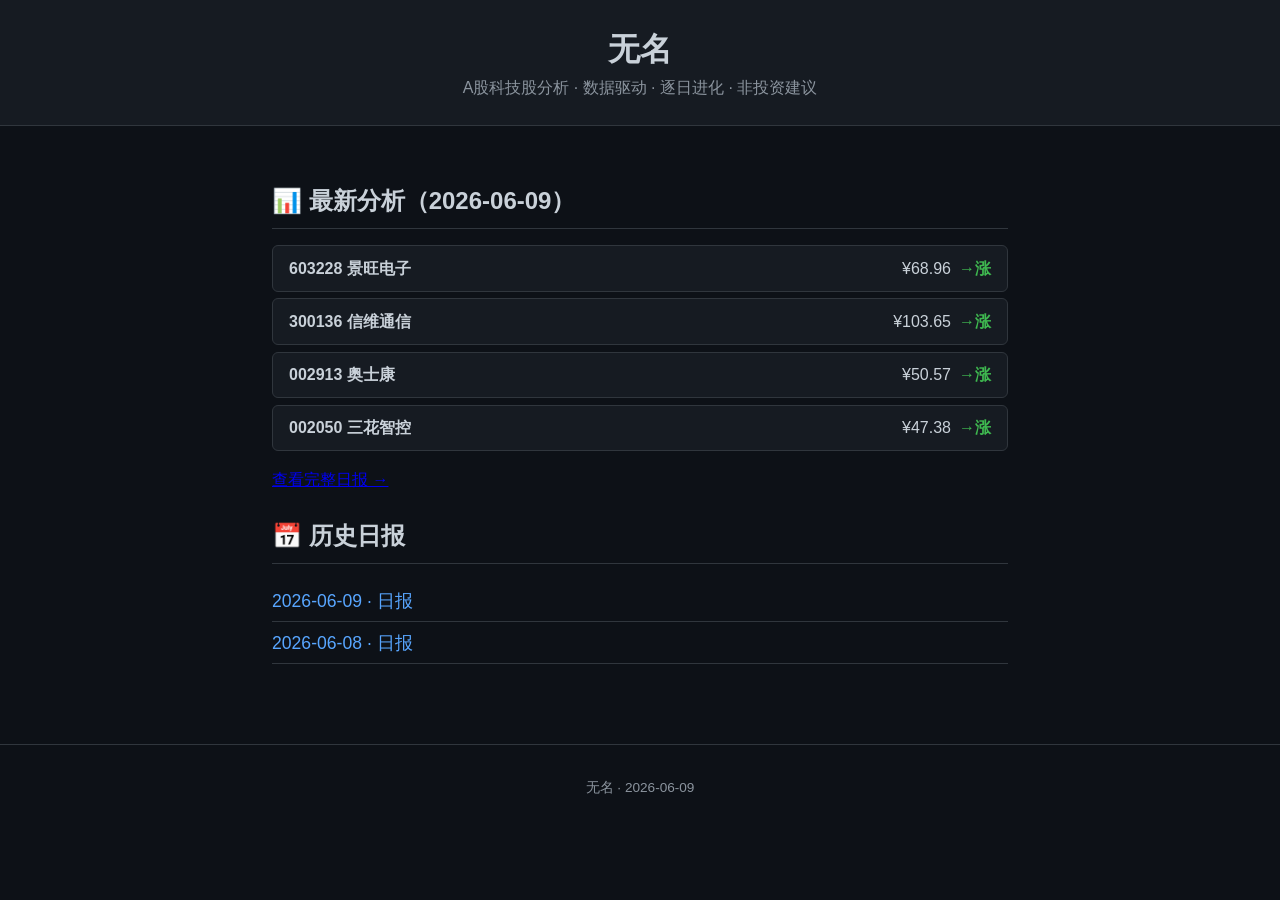
==== commit 33c7bc28: "Auto update: 2026-06-09" ====
--- a/index.html
+++ b/index.html
@@ -1,128 +1,69 @@
-     1|<!DOCTYPE html>
-     2|<html lang="zh-CN">
-     3|<head>
-     4|  <meta charset="UTF-8">
-     5|  <meta name="viewport" content="width=device-width, initial-scale=1.0">
-     6|  <title>无名 · A股科技股分析</title>
-     7|  <link rel="stylesheet" href="style.css">
-     8|</head>
-     9|<body>
-    10|  <div class="app-layout">
-    11|    <!-- ====== SIDEBAR ====== -->
-    12|    <button class="hamburger" onclick="toggleSidebar()">☰</button>
-    13|    <div class="sidebar-overlay" id="sidebarOverlay" onclick="toggleSidebar()"></div>
-    14|    <aside class="sidebar" id="sidebar">
-    15|      <div class="sidebar-brand">
-    16|        <h1>无名</h1>
-    17|        <p class="tagline">A股科技股 · 数据驱动</p>
-    18|      </div>
-    19|      <nav class="sidebar-nav">
-    20|        <div class="nav-section-title">概览</div>
-    21|        <a href="index.html" class="nav-item active">
-    22|          <span class="nav-icon">📊</span> 仪表盘
-    23|        </a>
-    24|        <a href="review.html" class="nav-item">
-    25|          <span class="nav-icon">📈</span> 预测复盘
-    26|        </a>
-    27|        <div class="nav-section-title">自选池</div>
-    28|        <div class="nav-stock-list" id="sidebarStockList">
-    29|          <!-- JS 填充 -->
-    30|        </div>
-    31|      </nav>
-    32|    </aside>
-    33|
-    34|    <!-- ====== MAIN ====== -->
-    35|    <main class="main-content">
-    36|      <div class="page-header">
-    37|        <div>
-    38|          <h2>📊 市场仪表盘</h2>
-    39|          <span class="text-muted" style="font-size:0.8rem;" id="updateTime">加载中…</span>
-    40|        </div>
-    41|        <div class="header-actions">
-    42|          <button class="btn" onclick="showAddStockModal()">+ 添加关注</button>
-    43|          <button class="btn" onclick="refreshData()">🔄 刷新</button>
-    44|        </div>
-    45|      </div>
-    46|
-    47|      <!-- 概览统计 -->
-    48|      <div class="stats-bar" id="statsBar">
-    49|        <!-- JS 填充 -->
-    50|      </div>
-    51|
-    52|      <!-- 重点关注区 -->
-    53|      <div class="panel" id="watchlistPanel">
-    54|        <div class="panel-header" onclick="togglePanel('watchlistBody')">
-    55|          <h3>⭐ 重点关注</h3>
-    56|          <span style="font-size:0.75rem;color:var(--text-muted)" id="watchlistCount">0只</span>
-    57|        </div>
-    58|        <div class="panel-body" id="watchlistBody">
-    59|          <div class="watchlist-empty" id="watchlistEmpty">
-    60|            🎯 还没有重点关注股票<br>
-    61|            <span style="font-size:0.75rem">点击股票卡片上的 ☆ 或右上角「添加关注」开始</span>
-    62|          </div>
-    63|          <div id="watchlistContent"></div>
-    64|        </div>
-    65|      </div>
-    66|
-    67|      <!-- 全部自选池 -->
-    68|      <div class="section-title">
-    69|        全部自选股
-    70|        <span class="badge" id="stockCount">10只</span>
-    71|      </div>
-    72|
-    73|      <div class="filter-bar">
-    74|        <input type="text" class="search-input" placeholder="🔍 搜索股票…" id="stockSearch" oninput="filterStocks()">
-    75|        <select id="sortBy" onchange="filterStocks()">
-    76|          <option value="default">默认排序</option>
-    77|          <option value="change_desc">涨幅 ↓</option>
-    78|          <option value="change_asc">跌幅 ↑</option>
-    79|          <option value="score_desc">评分 ↓</option>
-    80|          <option value="price_desc">价格 ↓</option>
-    81|        </select>
-    82|        <button class="btn small" id="btnShowFav" onclick="toggleFavFilter()">仅看关注</button>
-    83|      </div>
-    84|
-    85|      <div class="stock-grid" id="stockGrid">
-    86|        <!-- JS 填充 -->
-    87|      </div>
-    88|
-    89|      <footer class="site-footer">
-    90|        <p>⚠️ 本网站所有内容仅为数据分析，不构成任何投资建议。股市有风险，投资需谨慎。</p>
-    91|        <p style="margin-top:4px;">Made by 无名 · <span id="footerUpdate"></span></p>
-    92|      </footer>
-    93|    </main>
-    94|  </div>
-    95|
-    96|  <!-- ====== 添加关注弹窗 ====== -->
-    97|  <div class="modal-overlay hidden" id="addStockModal">
-    98|    <div class="modal">
-    99|      <h3>添加重点关注</h3>
-   100|      <p class="text-muted" style="font-size:0.8rem;margin-bottom:12px">勾选要重点关注的股票，最多设置3档优先级</p>
-   101|      <div id="modalStockList"></div>
-   102|      <div class="modal-actions">
-   103|        <button class="btn" onclick="closeModal()">取消</button>
-   104|        <button class="btn primary" onclick="saveWatchlist()">保存</button>
-   105|      </div>
-   106|    </div>
-   107|  </div>
-   108|
-   109|  <!-- ====== 自定义添加股票弹窗 ====== -->
-   110|  <div class="modal-overlay hidden" id="customStockModal">
-   111|    <div class="modal">
-   112|      <h3>➕ 自定义添加股票</h3>
-   113|      <p class="text-muted" style="font-size:0.8rem;margin-bottom:12px">输入A股代码和名称，添加到自选池（数据将在下次系统更新时抓取）</p>
-   114|      <div style="display:flex;flex-direction:column;gap:10px">
-   115|        <input type="text" class="search-input" id="customStockCode" placeholder="股票代码（如 603228）" style="width:100%">
-   116|        <input type="text" class="search-input" id="customStockName" placeholder="股票名称（如 景旺电子）" style="width:100%">
-   117|      </div>
-   118|      <div class="modal-actions" style="margin-top:16px">
-   119|        <button class="btn" onclick="closeCustomModal()">取消</button>
-   120|        <button class="btn primary" onclick="addCustomStock()">添加</button>
-   121|      </div>
-   122|    </div>
-   123|  </div>
-   124|
-   125|  <script src="data/stocks.js"></script>
-   126|  <script src="app.js"></script>
-   127|</body>
-   128|</html>+<!DOCTYPE html>
+<html lang="zh-CN">
+<head>
+  <meta charset="UTF-8">
+  <meta name="viewport" content="width=device-width, initial-scale=1.0">
+  <title>无名 · A股科技股分析</title>
+  <style>
+:root {
+  --bg: #0d1117; --card-bg: #161b22; --border: #30363d;
+  --text: #c9d1d9; --muted: #8b949e; --accent: #58a6ff;
+  --up: #3fb950; --down: #f85149;
+}
+* { margin:0; padding:0; box-sizing:border-box; }
+body { background:var(--bg); color:var(--text); font-family:-apple-system,BlinkMacSystemFont,"Segoe UI",sans-serif; line-height:1.6; }
+header { background:var(--card-bg); border-bottom:1px solid var(--border); padding:1.5rem 2rem; text-align:center; }
+header h1 { font-size:2rem; }
+.subtitle { color:var(--muted); }
+.container { max-width:800px; margin:0 auto; padding:2rem; }
+h2 { border-bottom:1px solid var(--border); padding-bottom:0.5rem; margin:1.5rem 0 1rem; }
+ul { list-style:none; padding:0; }
+li { padding:0.4rem 0; border-bottom:1px solid var(--border); }
+li a { color:var(--accent); text-decoration:none; font-size:1.1rem; }
+li a:hover { text-decoration:underline; }
+.mini-card { background:var(--card-bg); border:1px solid var(--border); border-radius:6px; padding:0.6rem 1rem; margin:0.4rem 0; display:flex; align-items:center; gap:0.5rem; }
+.mini-card strong { margin-right:auto; }
+.up { color:var(--up); font-weight:700; }
+.down { color:var(--down); font-weight:700; }
+footer { text-align:center; padding:2rem; color:var(--muted); font-size:0.85rem; border-top:1px solid var(--border); margin-top:3rem; }
+  </style>
+</head>
+<body>
+  <header>
+    <h1>无名</h1>
+    <p class="subtitle">A股科技股分析 · 数据驱动 · 逐日进化 · 非投资建议</p>
+  </header>
+
+  <div class="container">
+    <h2>📊 最新分析（2026-06-09）</h2>
+    
+      <div class="mini-card">
+        <strong>603228 景旺电子</strong> ¥68.96
+        <span class="up">→涨</span>
+      </div>
+      <div class="mini-card">
+        <strong>300136 信维通信</strong> ¥103.65
+        <span class="up">→涨</span>
+      </div>
+      <div class="mini-card">
+        <strong>002913 奥士康</strong> ¥50.57
+        <span class="up">→涨</span>
+      </div>
+      <div class="mini-card">
+        <strong>002050 三花智控</strong> ¥47.38
+        <span class="up">→涨</span>
+      </div>
+    <p style="margin-top:1rem;"><a href="2026-06-09.html">查看完整日报 →</a></p>
+
+    <h2>📅 历史日报</h2>
+    <ul>
+      <li><a href="2026-06-09.html">2026-06-09 · 日报</a></li>
+      <li><a href="2026-06-08.html">2026-06-08 · 日报</a></li>
+    </ul>
+  </div>
+
+  <footer>
+    <p>无名 · 2026-06-09</p>
+  </footer>
+</body>
+</html>
